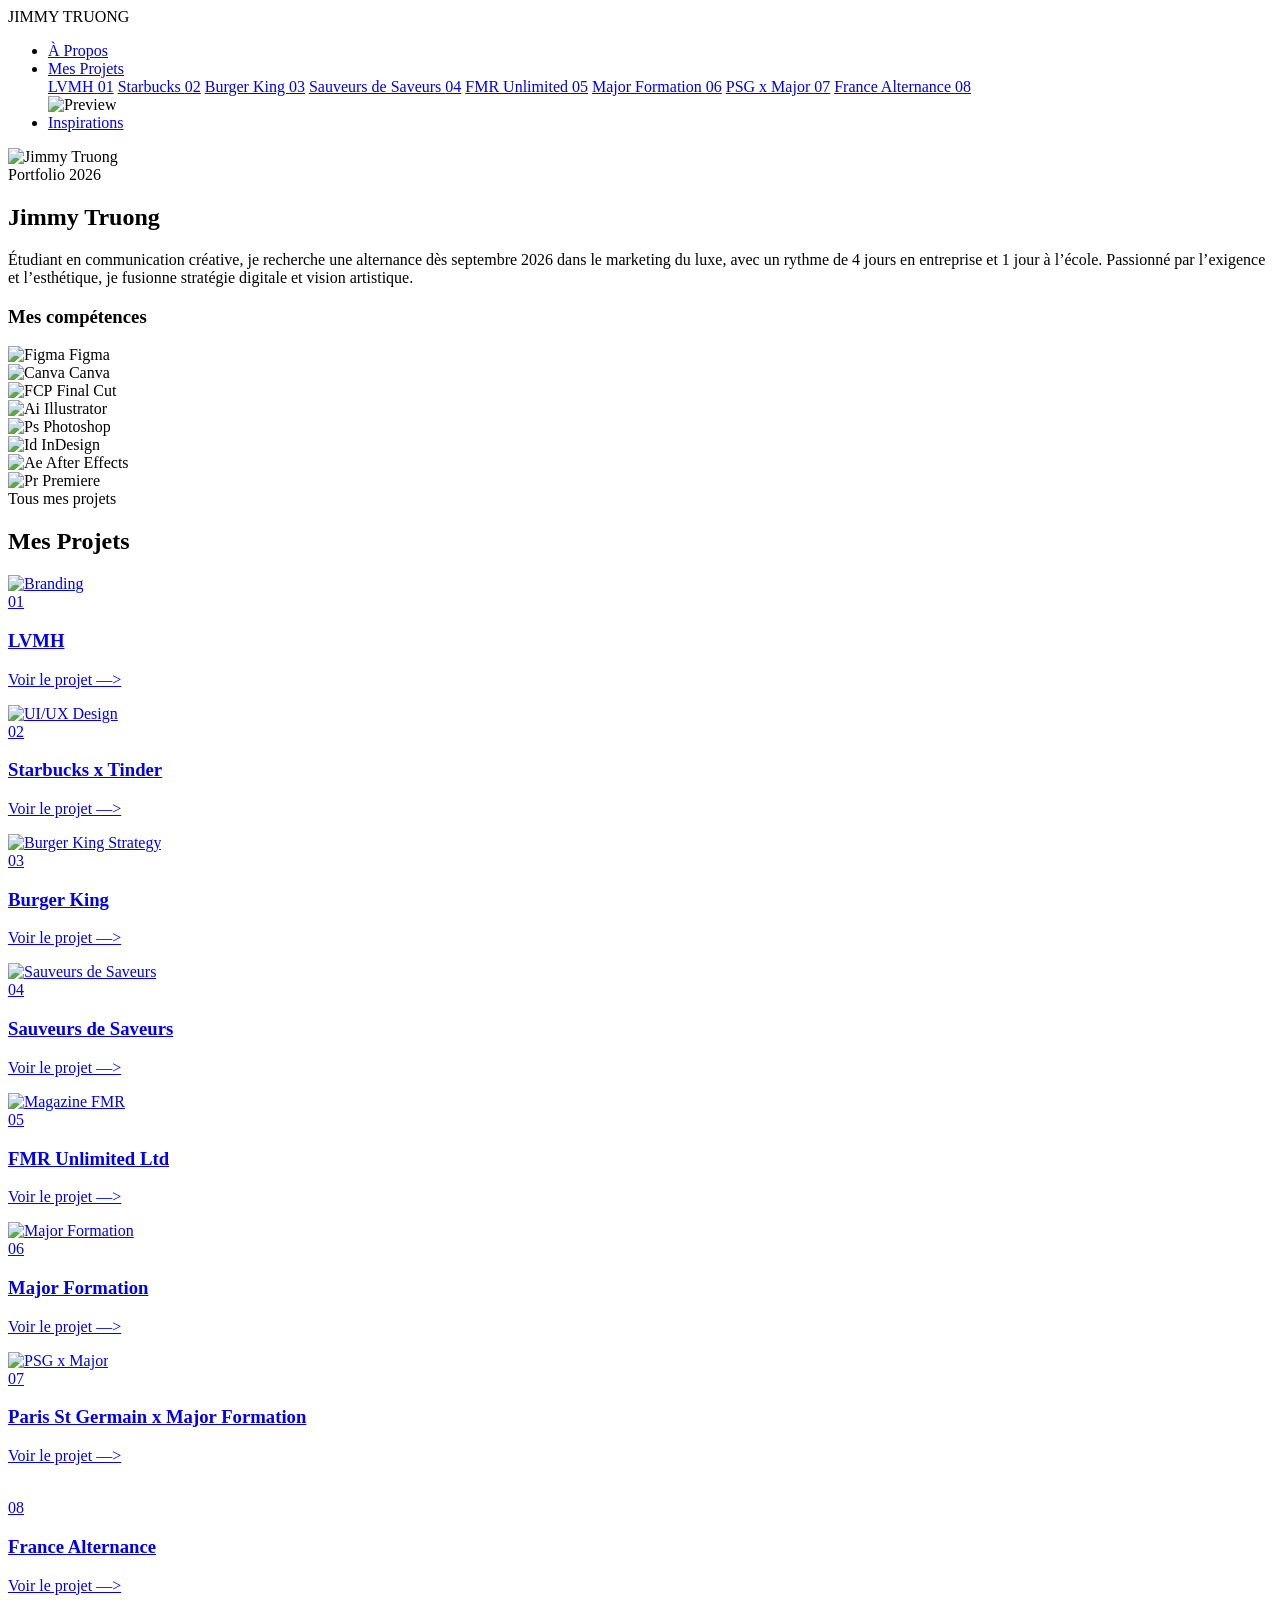
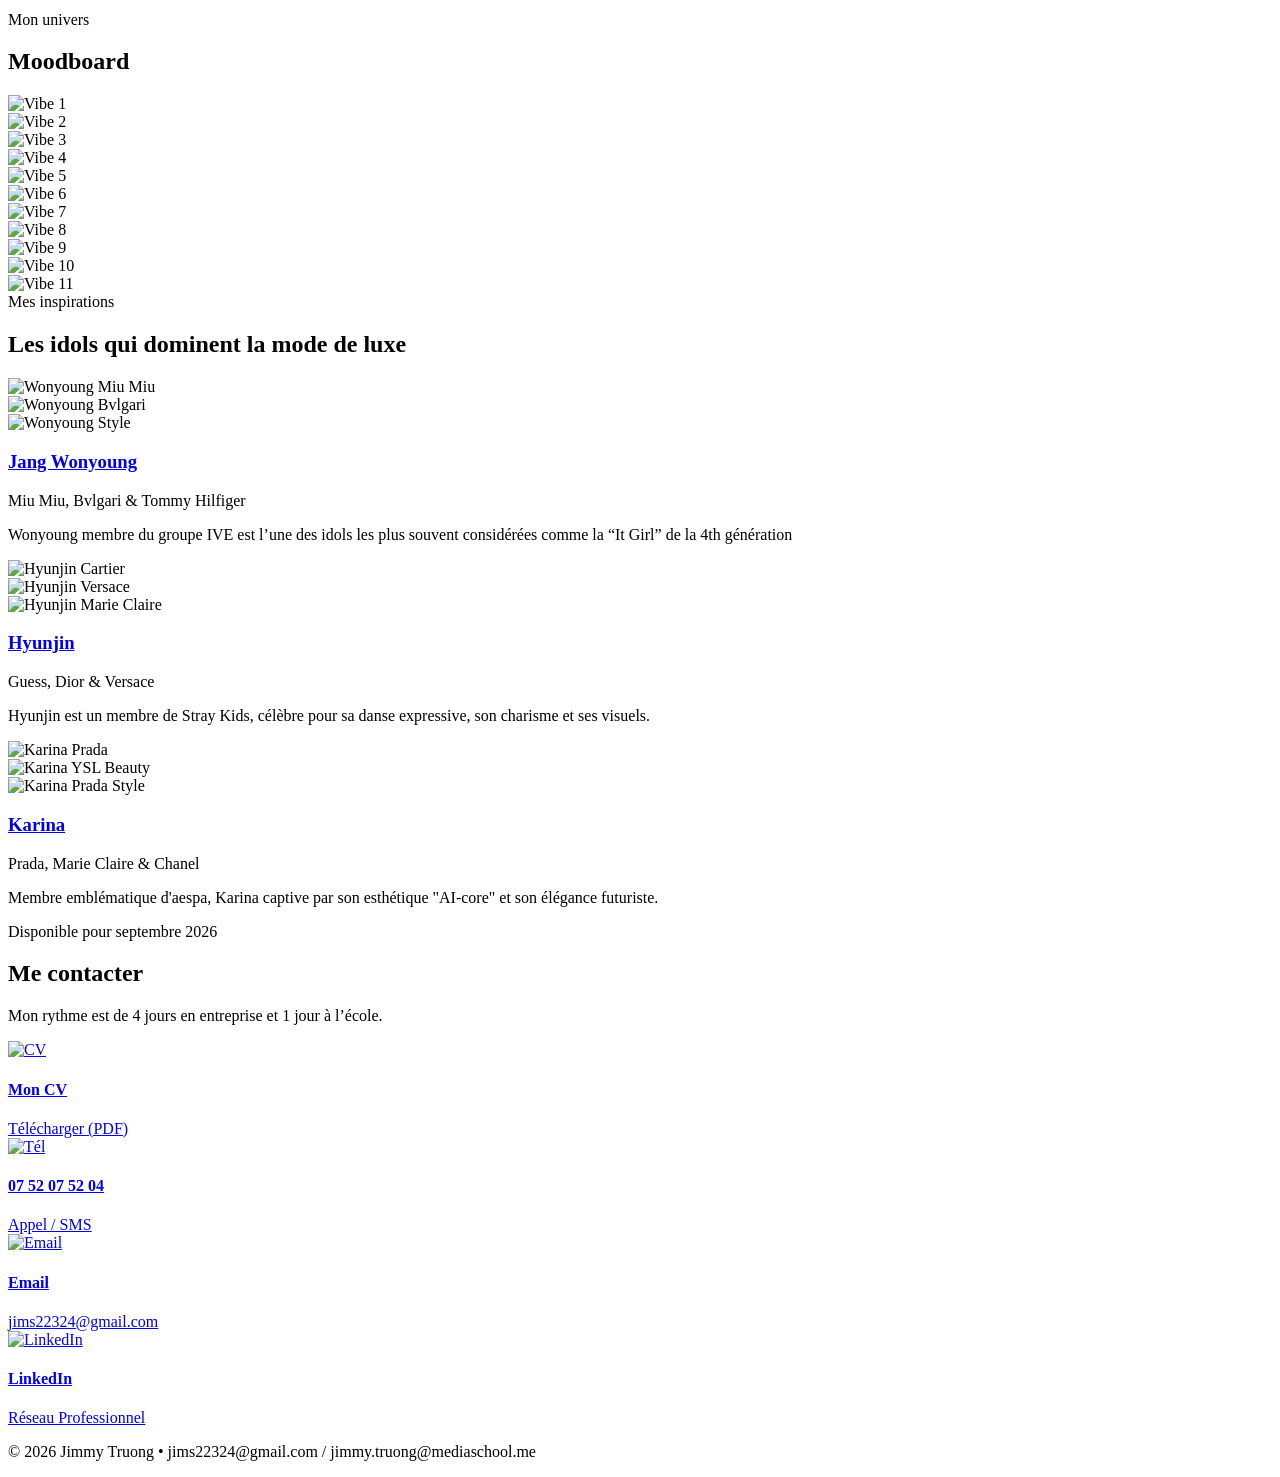
==== index.html @ c09da028 "Add files via upload" ====
<!DOCTYPE html>
<html lang="fr">
<head>
    <meta charset="UTF-8">
    <meta name="viewport" content="width=device-width, initial-scale=1.0">
    <title>Portfolio 2026 | Jimmy Truong</title>
    <link rel="stylesheet" href="style.css">
    <link href="https://fonts.googleapis.com/css2?family=Tenor+Sans&family=Inter:wght@200;400&display=swap" rel="stylesheet">
</head>
<body class="project-detail-page">

    <nav>
    <div class="logo">JIMMY TRUONG</div>
    <ul class="nav-links">
        <li><a href="#propos">À Propos</a></li>
        <li class="has-megamenu">
            <a href="#projets" class="menu-trigger">Mes Projets</a>
            <div class="megamenu">
                <div class="megamenu-content">
                    
                    <div class="mega-list">
                        <a href="projet-lvmh.html" class="mega-link" data-img="projet1.png">LVMH <span class="num">01</span></a>
                        <a href="projet-starbucks.html" class="mega-link" data-img="projet2.png">Starbucks <span class="num">02</span></a>
                        <a href="projet-burger-king.html" class="mega-link" data-img="projet3.png">Burger King <span class="num">03</span></a>
                        <a href="projet-sauveurs.html" class="mega-link" data-img="projet4.png">Sauveurs de Saveurs <span class="num">04</span></a>
                        <a href="projet-magazine.html" class="mega-link" data-img="projet5.png">FMR Unlimited <span class="num">05</span></a>
                        <a href="projet-major.html" class="mega-link" data-img="projet6.png">Major Formation <span class="num">06</span></a>
                        <a href="projet-psg-major.html" class="mega-link" data-img="projet7.png">PSG x Major <span class="num">07</span></a>
                        <a href="projet-france-alternance.html" class="mega-link" data-img="projet8.png">France Alternance <span class="num">08</span></a>
                    </div>

                    <div class="mega-preview">
                        <div class="preview-frame">
                            <img src="projet1.png" id="mega-preview-img" alt="Preview">
                        </div>
                    </div>

                </div>
            </div>
        </li>
        <li><a href="#inspirations">Inspirations</a></li>
    </ul>
</nav>

    <main>
        <section id="propos" class="hero">
            <div class="hero-content">
                <div class="hero-image">
                    <img src="jimmy-photo.png" alt="Jimmy Truong">
                </div>
                <div class="hero-text">
                    <span class="subtitle">Portfolio 2026</span>
                    <h1>Jimmy Truong</h1>
                    <p class="bio">Étudiant en communication créative, je recherche une alternance dès septembre 2026 dans le marketing du luxe, avec un rythme de 4 jours en entreprise et 1 jour à l’école. Passionné par l’exigence et l’esthétique, je fusionne stratégie digitale et vision artistique. </p>
                    
                    <div class="skills-box">
                        <h3>Mes compétences</h3>
                        <div class="software-grid">
                            <div class="software-item software-card">
                                <img src="figma-1.svg" alt="Figma">
                                <span>Figma</span>
                            </div>
                            <div class="software-item software-card">
                                <img src="canva.png" alt="Canva">
                                <span>Canva</span>
                            </div>
                            <div class="software-item software-card">
                                <img src="finalcutpro.png" alt="FCP">
                                <span>Final Cut</span>
                            </div>
                            <div class="software-item software-card">
                                <img src="illustrator.png" alt="Ai">
                                <span>Illustrator</span>
                            </div>
                            <div class="software-item software-card">
                                <img src="https://cdn.worldvectorlogo.com/logos/adobe-photoshop-2.svg" alt="Ps">
                                <span>Photoshop</span>
                            </div>
                            <div class="software-item software-card">
                                <img src="indesign.png" alt="Id">
                                <span>InDesign</span>
                            </div>
                            <div class="software-item software-card">
                                <img src="aftereffects.png" alt="Ae">
                                <span>After Effects</span>
                            </div>
                            <div class="software-item software-card">
                                <img src="premierepro.png" alt="Pr">
                                <span>Premiere</span>
                            </div>
                        </div>
                    </div>
                </div>
            </div>
        </section>

        <section id="projets" class="projects-section">
            <div class="projects-header">
                <span class="subtitle">Tous mes projets</span>
                <h2>Mes Projets</h2>
            </div>
            <div class="projects-grid">
                <a href="projet-lvmh.html" class="project-item">
                    <div class="project-img">
                        <img src="projet1.png" alt="Branding">
                        <div class="project-overlay"><div class="overlay-content"><span>01</span><h3>LVMH</h3><p>Voir le projet —></p></div></div>
                    </div>
                </a>
                <a href="projet-starbucks.html" class="project-item">
                    <div class="project-img">
                        <img src="projet2.png" alt="UI/UX Design">
                        <div class="project-overlay"><div class="overlay-content"><span>02</span><h3>Starbucks x Tinder</h3><p>Voir le projet —></p></div></div>
                    </div>
                </a>
                <a href="projet-burger-king.html" class="project-item">
                    <div class="project-img">
                        <img src="projet3.png" alt="Burger King Strategy">
                        <div class="project-overlay"><div class="overlay-content"><span>03</span><h3>Burger King</h3><p>Voir le projet —></p></div></div>
                    </div>
                </a>
                <a href="projet-sauveurs.html" class="project-item">
                    <div class="project-img">
                        <img src="projet4.png" alt="Sauveurs de Saveurs">
                        <div class="project-overlay"><div class="overlay-content"><span>04</span><h3>Sauveurs de Saveurs</h3><p>Voir le projet —></p></div></div>
                    </div>
                </a>
                <a href="projet-magazine.html" class="project-item">
                    <div class="project-img">
                        <img src="projet5.png" alt="Magazine FMR">
                        <div class="project-overlay"><div class="overlay-content"><span>05</span><h3>FMR Unlimited Ltd</h3><p>Voir le projet —></p></div></div>
                    </div>
                </a>
                <a href="projet-major.html" class="project-item">
                    <div class="project-img">
                        <img src="projet6.png" alt="Major Formation">
                        <div class="project-overlay"><div class="overlay-content"><span>06</span><h3>Major Formation</h3><p>Voir le projet —></p></div></div>
                    </div>
                </a>
                <a href="projet-psg-major.html" class="project-item">
                    <div class="project-img">
                        <img src="projet7.png" alt="PSG x Major">
                        <div class="project-overlay"><div class="overlay-content"><span>07</span><h3>Paris St Germain x Major Formation</h3><p>Voir le projet —&gt;</p></div></div>
                    </div>
                </a>
                <a href="projet-france-alternance.html" class="project-item">
                    <div class="project-img">
                        <img src="projet8.png" alt="">
                        <div class="project-overlay"><div class="overlay-content"><span>08</span><h3>France Alternance</h3><p>Voir le projet —></p></div></div>
                    </div>
                </a>
            </div>
        </section>

        <section class="moodboard">
    <div class="moodboard-header">
        <span class="subtitle">Mon univers</span>
        <h2>Moodboard</h2>
    </div>
    <div class="vertical-grid">
        <div class="mood-item vertical"><img src="mood1.jpg" alt="Vibe 1"></div>
        <div class="mood-item small"><img src="mood2.jpg" alt="Vibe 2"></div>
        <div class="mood-item small"><img src="mood3.jpg" alt="Vibe 3"></div>
        <div class="mood-item vertical"><img src="mood4.jpg" alt="Vibe 4"></div>
        <div class="mood-item vertical"><img src="mood5.jpg" alt="Vibe 5"></div>
        <div class="mood-item small"><img src="mood6.jpg" alt="Vibe 6"></div>
        <div class="mood-item small"><img src="mood7.jpg" alt="Vibe 7"></div>
        <div class="mood-item vertical"><img src="mood8.jpg" alt="Vibe 8"></div>
        <div class="mood-item vertical"><img src="mood9.jpg" alt="Vibe 9"></div>
        <div class="mood-item small"><img src="mood10.jpg" alt="Vibe 10"></div>
        <div class="mood-item small"><img src="mood11.jpg" alt="Vibe 11"></div>
    </div>
</section>

       <section id="inspirations" class="inspirations-section">
    <div class="inspi-header">
        <span class="subtitle">Mes inspirations</span>
        <h2>Les idols qui dominent la mode de luxe</h2>
    </div>
    <div class="moodboard-inspi">
        
        <div class="inspi-group">
            <div class="inspi-grid wonyoung-grid">
                <div class="inspi-item tall"><img src="wonyoung-1.jpg" alt="Wonyoung Miu Miu"></div>
                <div class="inspi-item square"><img src="wonyoung-2.jpg" alt="Wonyoung Bvlgari"></div>
                <div class="inspi-item square"><img src="wonyoung-3.jpg" alt="Wonyoung Style"></div>
            </div>
            <div class="inspi-text inspi-text-center">
                <a href="https://www.google.com/search?q=Jang+Wonyoung" target="_blank" class="inspi-link">
                    <h3>Jang Wonyoung</h3>
                </a>
                <span>Miu Miu, Bvlgari & Tommy Hilfiger</span>
                <p>Wonyoung membre du groupe IVE est l’une des idols les plus souvent considérées comme la “It Girl” de la 4th génération</p>
            </div>
        </div>

        <div class="inspi-group">
            <div class="inspi-grid hyunjin-grid">
                <div class="inspi-item square"><img src="hyunjin-2.jpg" alt="Hyunjin Cartier"></div>
                <div class="inspi-item tall"><img src="hyunjin-1.jpg" alt="Hyunjin Versace"></div>
                <div class="inspi-item square"><img src="hyunjin-3.jpg" alt="Hyunjin Marie Claire"></div>
            </div>
            <div class="inspi-text inspi-text-center">
                <a href="https://www.google.com/search?q=Hyunjin+Stray+Kids" target="_blank" class="inspi-link">
                    <h3>Hyunjin</h3>
                </a>
                <span>Guess, Dior & Versace</span>
                <p>Hyunjin est un membre de Stray Kids, célèbre pour sa danse expressive, son charisme et ses visuels.</p>
            </div>
        </div>

        <div class="inspi-group">
            <div class="inspi-grid karina-grid">
                <div class="inspi-item tall"><img src="karina-1.png" alt="Karina Prada"></div>
                <div class="inspi-item square"><img src="karina-2.jpg" alt="Karina YSL Beauty"></div>
                <div class="inspi-item square"><img src="karina-3.jpg" alt="Karina Prada Style"></div>
            </div>
            <div class="inspi-text inspi-text-center">
                <a href="https://www.google.com/search?q=Karina+aespa" target="_blank" class="inspi-link">
                    <h3>Karina</h3>
                </a>
                <span>Prada, Marie Claire & Chanel <br></span>
                <p>Membre emblématique d'aespa, Karina captive par son esthétique "AI-core" et son élégance futuriste.</p>
            </div>
        </div>

    </div>
</section>

<script>
document.addEventListener("DOMContentLoaded", function() {
    const megaLinks = document.querySelectorAll(".mega-link");
    const previewImg = document.getElementById("mega-preview-img");

    megaLinks.forEach(link => {
        link.addEventListener("mouseenter", function() {
            const newImg = this.getAttribute("data-img");
            
            if (newImg) {
                // Animation de sortie
                previewImg.style.opacity = "0";
                previewImg.style.transform = "scale(1.05)";
                
                setTimeout(() => {
                    previewImg.src = newImg;
                    // Animation d'entrée
                    previewImg.style.opacity = "1";
                    previewImg.style.transform = "scale(1)";
                }, 180);
            }
        });
    });
});
</script>

<script>
        document.addEventListener("DOMContentLoaded", function() {
            const megaLinks = document.querySelectorAll(".mega-link");
            const previewImg = document.getElementById("mega-preview-img");

            megaLinks.forEach(link => {
                link.addEventListener("mouseenter", function() {
                    const newImg = this.getAttribute("data-img");
                    
                    if (newImg) {
                        // Petit effet de transition pour le côté premium
                        previewImg.style.opacity = "0";
                        previewImg.style.transform = "scale(0.98)"; // Optionnel : léger recul
                        
                        setTimeout(() => {
                            previewImg.src = newImg;
                            previewImg.style.opacity = "1";
                            previewImg.style.transform = "scale(1)";
                        }, 200);
                    }
                });
            });
        });
    </script>
</body>
</html>
        <footer>
    <div class="footer-main">
        <div class="footer-left">
            <span class="subtitle" style="color: var(--gray);">Disponible pour septembre 2026</span>
            <h2>Me contacter</h2>
            <p class="footer-desc">
                Mon rythme est de 4 jours en entreprise et 1 jour à l’école.
            </p>
        </div>

        <div class="footer-right">
            <div class="contact-cards">
                <a href="ton-cv.pdf" download="CV_Jimmy_Truong.pdf" target="_blank" class="contact-card cv-card">
                    <div class="card-frame"><img src="cv-icon.png" alt="CV"></div>
                    <div class="card-info">
                        <h4>Mon CV</h4>
                        <span>Télécharger (PDF)</span>
                    </div>
                </a>

                <a href="tel:+33752075204" class="contact-card phone-card">
                    <div class="card-frame"><img src="phone-icon.png" alt="Tél"></div>
                    <div class="card-info">
                        <h4>07 52 07 52 04</h4>
                        <span>Appel / SMS</span>
                    </div>
                </a>

                <a href="mailto:jims22324@gmail.com" class="contact-card email-card">
                    <div class="card-frame"><img src="email-icon.png" alt="Email"></div>
                    <div class="card-info">
                        <h4>Email</h4>
                        <span>jims22324@gmail.com</span>
                    </div>
                </a>

                <a href="https://www.linkedin.com/in/jimmy-truong-983167297/" target="_blank" class="contact-card linkedin-card">
                    <div class="card-frame"><img src="linkedin.png" alt="LinkedIn"></div>
                    <div class="card-info">
                        <h4>LinkedIn</h4>
                        <span>Réseau Professionnel</span>
                    </div>
                </a>
            </div>
        </div>
    </div>
    <div class="footer-bottom">
        <p>© 2026 Jimmy Truong • jims22324@gmail.com / jimmy.truong@mediaschool.me</p>
    </div>
</footer>
    </main>

    <script>
        const megaLinks = document.querySelectorAll('.mega-link');
        const previewImg = document.getElementById('mega-preview-img');
        megaLinks.forEach(link => {
            link.addEventListener('mouseenter', () => {
                const newImg = link.getAttribute('data-img');
                previewImg.style.opacity = '0';
                setTimeout(() => {
                    previewImg.src = newImg;
                    previewImg.style.opacity = '1';
                }, 150);
            });
        });
    </script>
</body>
</html>
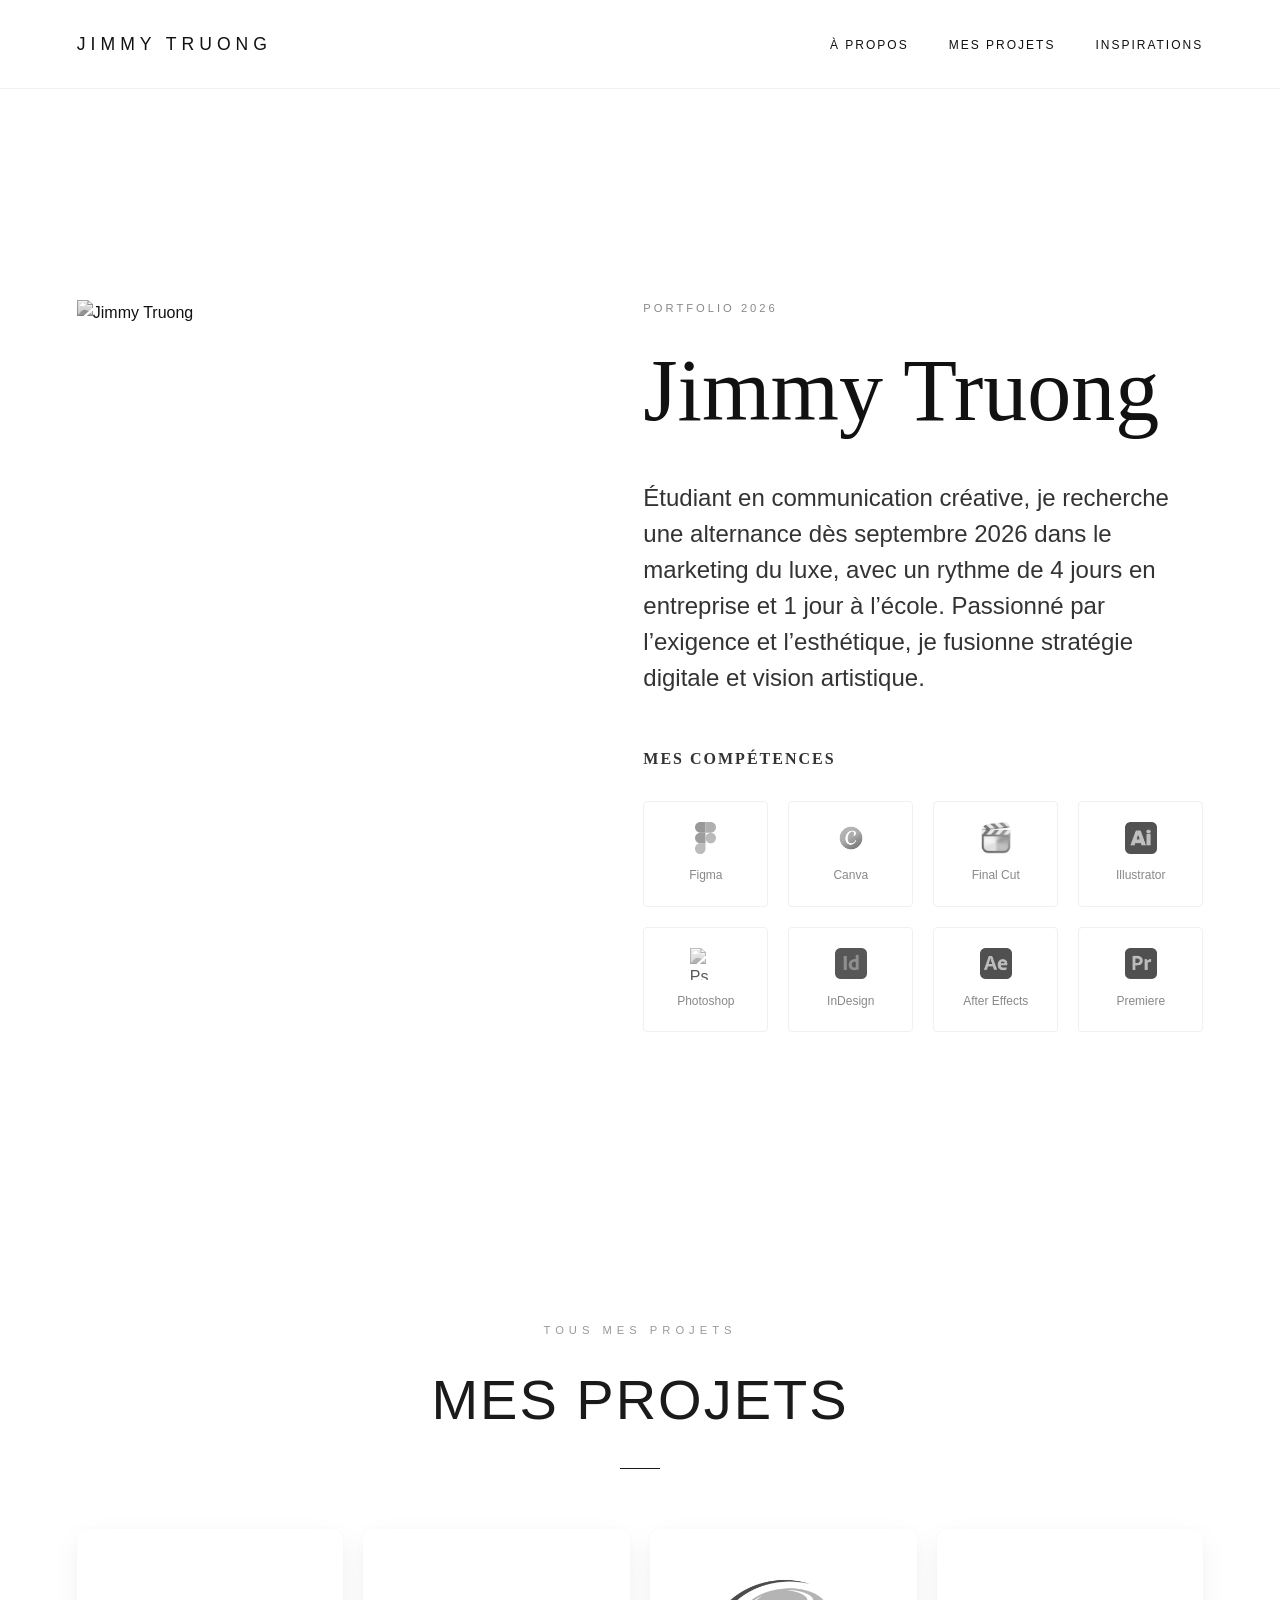
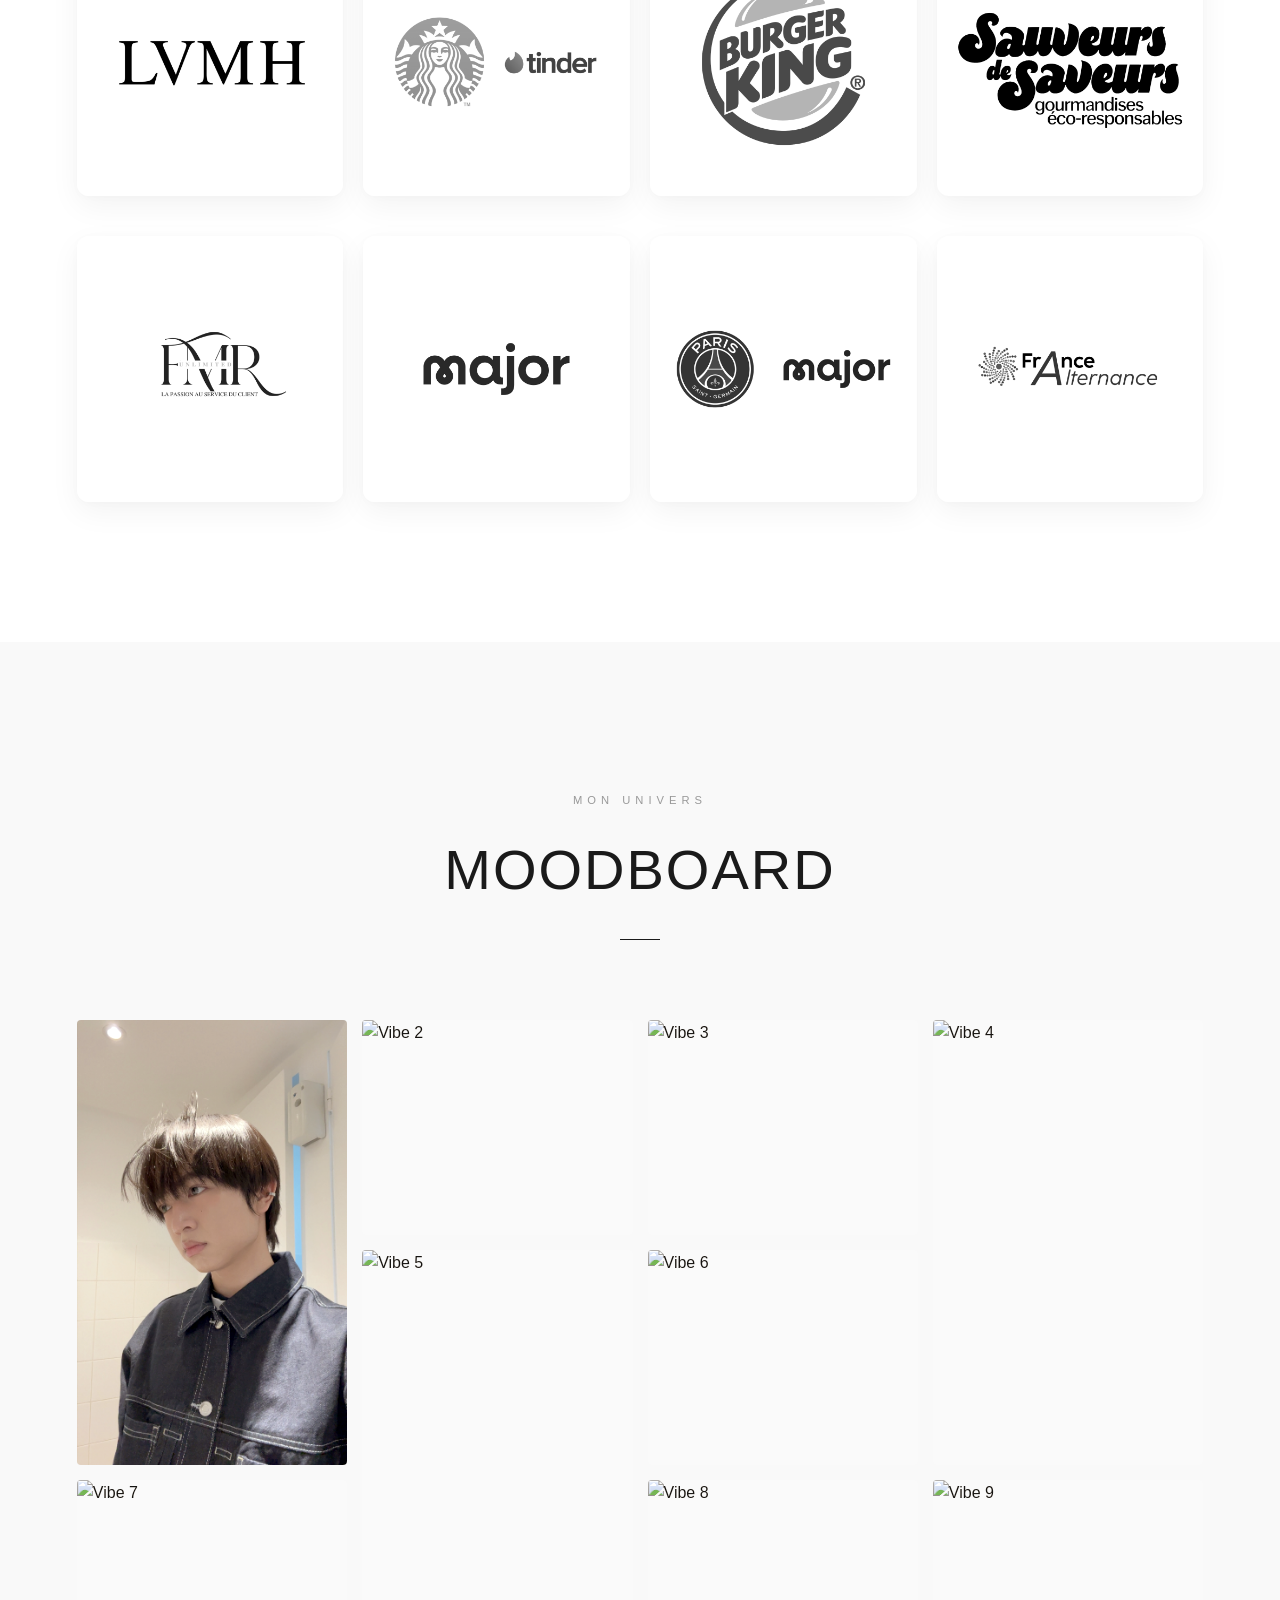
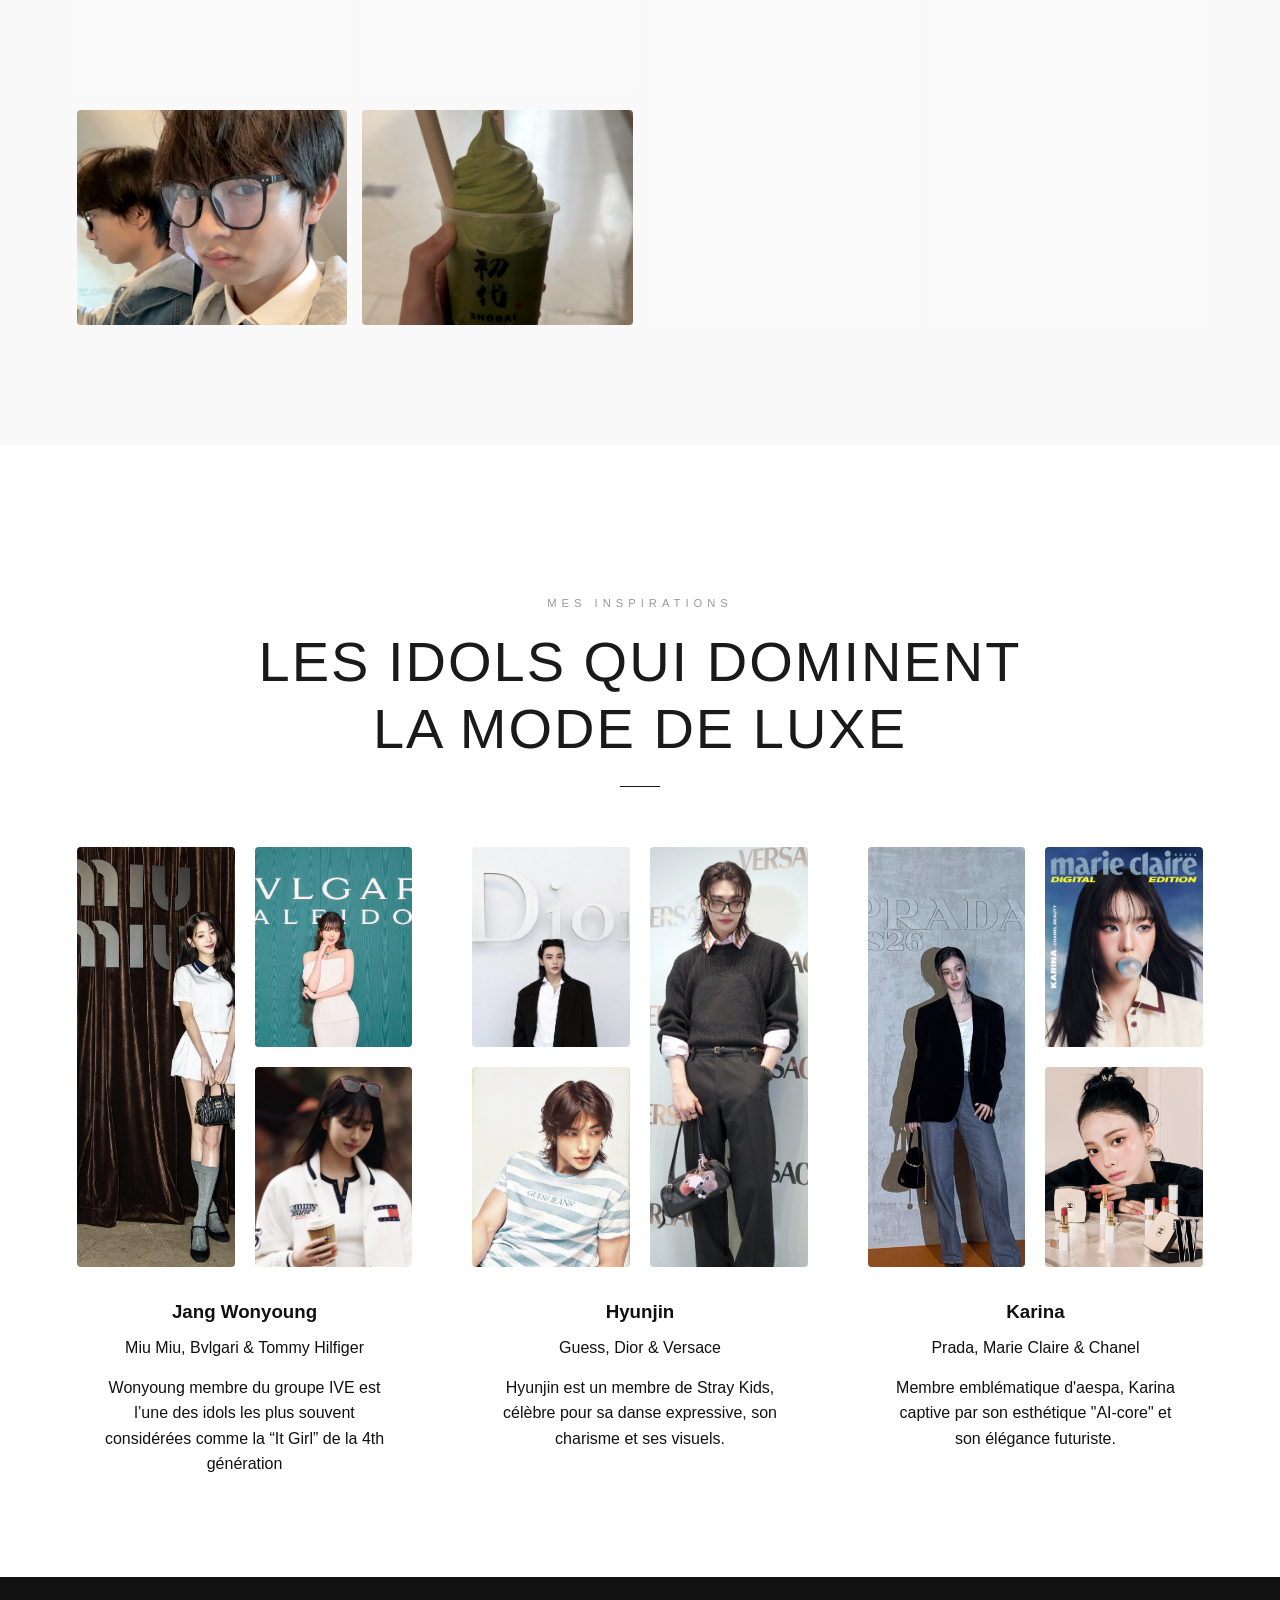
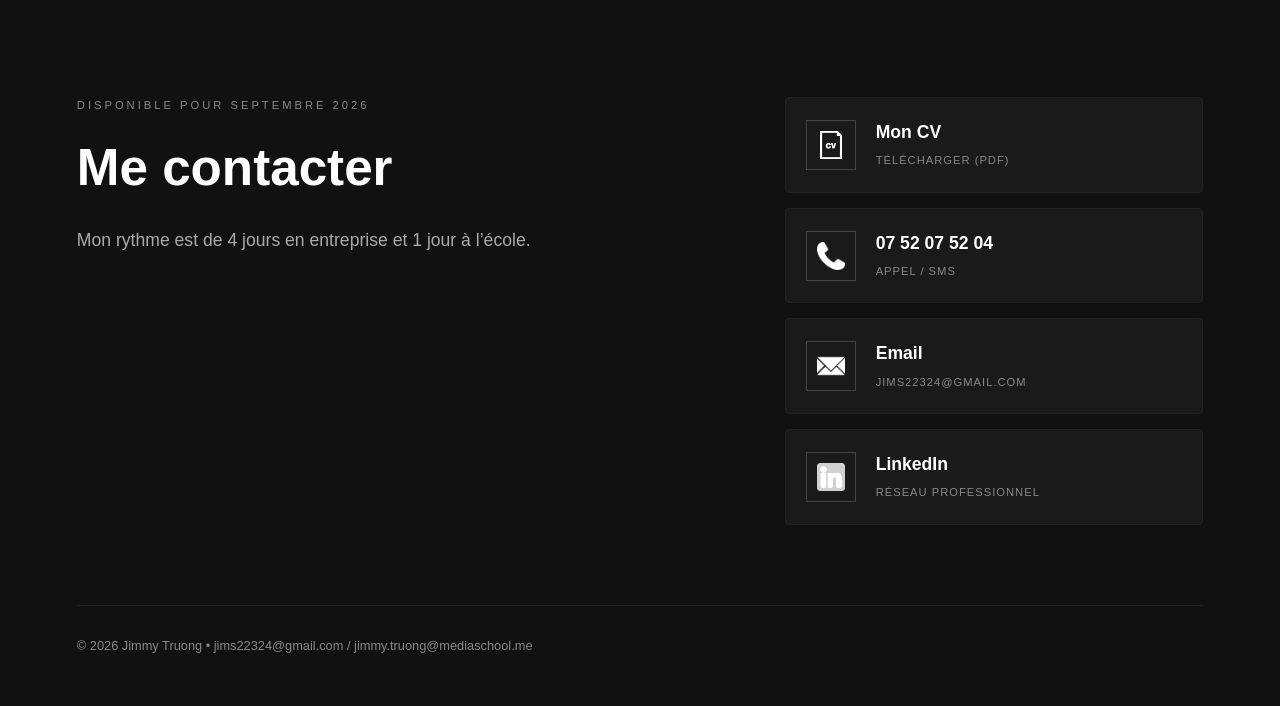
==== commit 3524a77f: "Update index.html" ====
--- a/index.html
+++ b/index.html
@@ -9,15 +9,21 @@
 </head>
 <body class="project-detail-page">
 
-    <nav>
+   <nav>
     <div class="logo">JIMMY TRUONG</div>
+    
+    <div class="menu-toggle" id="mobile-menu">
+        <span class="bar"></span>
+        <span class="bar"></span>
+        <span class="bar"></span>
+    </div>
+
     <ul class="nav-links">
         <li><a href="#propos">À Propos</a></li>
         <li class="has-megamenu">
             <a href="#projets" class="menu-trigger">Mes Projets</a>
             <div class="megamenu">
                 <div class="megamenu-content">
-                    
                     <div class="mega-list">
                         <a href="projet-lvmh.html" class="mega-link" data-img="projet1.png">LVMH <span class="num">01</span></a>
                         <a href="projet-starbucks.html" class="mega-link" data-img="projet2.png">Starbucks <span class="num">02</span></a>
@@ -34,7 +40,6 @@
                             <img src="projet1.png" id="mega-preview-img" alt="Preview">
                         </div>
                     </div>
-
                 </div>
             </div>
         </li>
@@ -276,6 +281,47 @@
             });
         });
     </script>
+
+    <script>
+        // 1. GESTION DU MENU BURGER (MOBILE)
+        const menuToggle = document.getElementById('mobile-menu');
+        const navLinks = document.querySelector('.nav-links');
+
+        if (menuToggle) {
+            menuToggle.addEventListener('click', () => {
+                menuToggle.classList.toggle('active');
+                navLinks.classList.toggle('active');
+            });
+        }
+
+        // Fermer le menu mobile quand on clique sur un lien
+        document.querySelectorAll('.nav-links a').forEach(link => {
+            link.addEventListener('click', () => {
+                menuToggle.classList.remove('active');
+                navLinks.classList.remove('active');
+            });
+        });
+
+        // 2. GESTION DE LA PREVIEW IMAGE (DESKTOP)
+        const megaLinks = document.querySelectorAll(".mega-link");
+        const previewImg = document.getElementById("mega-preview-img");
+
+        megaLinks.forEach(link => {
+            link.addEventListener("mouseenter", function() {
+                const newImg = this.getAttribute("data-img");
+                if (newImg && previewImg) {
+                    previewImg.style.opacity = "0";
+                    setTimeout(() => {
+                        previewImg.src = newImg;
+                        previewImg.style.opacity = "1";
+                    }, 150);
+                }
+            });
+        });
+    </script>
+</body>
+</html>
+
 </body>
 </html>
         <footer>
@@ -345,4 +391,4 @@
         });
     </script>
 </body>
-</html>+</html>
--- a/style.css
+++ b/style.css
@@ -0,0 +1,1893 @@
+/* ==========================================================================
+   1. VARIABLES & RESET
+   ========================================================================== */
+:root {
+    --black: #111111;
+    --white: #ffffff;
+    --cream: #f9f9f9;
+    --gray: #888888;
+    --light-gray: #f0f0f0;
+    --transition: all 0.8s cubic-bezier(0.19, 1, 0.22, 1);
+}
+
+* { margin: 0; padding: 0; box-sizing: border-box; }
+
+html { scroll-behavior: smooth; }
+
+body {
+    background-color: var(--white);
+    color: var(--black);
+    font-family: 'Inter', sans-serif;
+    line-height: 1.6;
+    overflow-x: hidden;
+}
+
+/* ==========================================================================
+   2. NAVIGATION & MÉGAMENU
+   ========================================================================== */
+nav {
+    display: flex;
+    justify-content: space-between;
+    align-items: center;
+    padding: 30px 6%;
+    position: fixed;
+    width: 100%;
+    top: 0;
+    z-index: 1000;
+    background: rgba(255, 255, 255, 0.9);
+    backdrop-filter: blur(15px);
+    border-bottom: 1px solid var(--light-gray);
+}
+
+.logo {
+    font-family: 'Tenor Sans', sans-serif;
+    letter-spacing: 5px;
+    font-size: 1.1rem;
+    font-weight: 400;
+}
+
+.nav-links { display: flex; list-style: none; gap: 40px; }
+
+.nav-links a {
+    text-decoration: none;
+    color: var(--black);
+    font-size: 0.75rem;
+    text-transform: uppercase;
+    letter-spacing: 2px;
+    transition: var(--transition);
+}
+
+.nav-links a:hover { color: var(--gray); }
+
+.has-megamenu { position: static; }
+
+.megamenu {
+    position: absolute;
+    top: 100%; left: 0; width: 100%;
+    background: var(--white);
+    padding: 60px 6%;
+    visibility: hidden;
+    opacity: 0;
+    transform: translateY(-10px);
+    transition: var(--transition);
+    box-shadow: 0 15px 40px rgba(0,0,0,0.05);
+}
+
+.has-megamenu:hover .megamenu {
+    visibility: visible;
+    opacity: 1;
+    transform: translateY(0);
+}
+
+.megamenu-content { display: grid; grid-template-columns: 1fr 1fr; gap: 60px; }
+
+.mega-link {
+    text-decoration: none;
+    color: var(--black);
+    font-size: 1rem;
+    display: flex;
+    align-items: center;
+    padding: 8px 0;
+    position: relative;
+    transition: var(--transition);
+}
+
+.mega-link span { font-size: 0.6rem; color: var(--gray); margin-right: 15px; }
+
+.mega-link::after {
+    content: '';
+    position: absolute;
+    bottom: 0; left: 35px; width: 0; height: 1px;
+    background-color: var(--black);
+    transition: width 0.4s ease;
+}
+
+.mega-link:hover { transform: translateX(10px); }
+.mega-link:hover::after { width: 100px; }
+
+.megamenu-visual { width: 100%; height: 380px; overflow: hidden; background: var(--light-gray); }
+.megamenu-visual img { width: 100%; height: 100%; object-fit: cover; transition: opacity 0.5s ease; }
+
+/* ==========================================================================
+   3. HERO SECTION & SKILLS
+   ========================================================================== */
+.hero { padding: 180px 6% 120px; }
+
+.hero-content {
+    display: grid;
+    grid-template-columns: 1fr 1.2fr;
+    gap: 100px;
+    align-items: flex-start;
+}
+
+.hero-image { overflow: hidden; }
+.hero-image img {
+    width: 100%;
+    aspect-ratio: 3/4;
+    object-fit: cover;
+    filter: grayscale(100%);
+    transition: transform 1.2s cubic-bezier(0.19, 1, 0.22, 1), filter 0.8s ease;
+}
+
+.hero-image:hover img { filter: grayscale(0%); transform: scale(1.05); }
+
+.subtitle {
+    text-transform: uppercase;
+    font-size: 0.7rem;
+    letter-spacing: 3px;
+    color: var(--gray);
+    display: block;
+    margin-bottom: 25px;
+}
+
+h1 {
+    font-family: 'Tenor Sans', serif;
+    font-size: clamp(3rem, 8vw, 5.5rem);
+    font-weight: 400;
+    line-height: 1.1;
+    margin-bottom: 40px;
+}
+
+.bio { font-size: 1.5rem; font-weight: 200; line-height: 1.5; margin-bottom: 50px; color: #333; }
+
+/* Skills Section */
+.skills-box { margin-top: 50px; max-width: 600px; }
+.skills-box h3 {
+    font-family: 'Tenor Sans', serif;
+    font-size: 1rem;
+    text-transform: uppercase;
+    letter-spacing: 2px;
+    margin-bottom: 30px;
+    color: #333;
+}
+
+.software-grid {
+    display: grid;
+    grid-template-columns: repeat(4, 1fr);
+    gap: 20px;
+}
+
+.software-card {
+    display: flex;
+    flex-direction: column;
+    align-items: center;
+    justify-content: center;
+    padding: 20px 10px;
+    border: 1px solid var(--light-gray);
+    border-radius: 4px;
+    transition: all 0.3s ease;
+}
+
+.software-card img {
+    width: 32px; height: 32px;
+    object-fit: contain;
+    margin-bottom: 12px;
+    filter: grayscale(100%);
+    opacity: 0.7;
+    transition: all 0.3s ease;
+}
+
+.software-card span { font-size: 0.75rem; color: var(--gray); }
+
+.software-card:hover {
+    border-color: var(--black);
+    transform: translateY(-5px);
+    background: var(--white);
+    box-shadow: 0 10px 20px rgba(0,0,0,0.05);
+}
+
+.software-card:hover img { filter: grayscale(0%); opacity: 1; transform: scale(1.1); }
+.software-card:hover span { color: var(--black); }
+
+/* ==========================================================================
+   4. PROJECTS GRID (ACCUEIL)
+   ========================================================================== */
+.projects-section { padding: 120px 6%; }
+
+.projects-grid {
+    display: grid;
+    grid-template-columns: repeat(4, 1fr);
+    gap: 20px;
+}
+
+.project-item { text-decoration: none; position: relative; overflow: hidden; background-color: var(--black); }
+.project-img { aspect-ratio: 1/1; overflow: hidden; }
+.project-img img {
+    width: 100%; height: 100%; object-fit: cover;
+    transition: transform 1.2s cubic-bezier(0.19, 1, 0.22, 1), opacity 0.8s ease;
+}
+
+.project-overlay {
+    position: absolute;
+    top: 0; left: 0; width: 100%; height: 100%;
+    display: flex; align-items: center; justify-content: center;
+    opacity: 0; transition: var(--transition); color: white; z-index: 2;
+}
+
+.overlay-content h3 {
+    font-family: 'Tenor Sans', serif; font-size: 1.5rem;
+    transform: translateY(20px); transition: transform 0.6s cubic-bezier(0.19, 1, 0.22, 1);
+}
+
+.project-item:hover .project-img img { transform: scale(1.1); opacity: 0.4; }
+.project-item:hover .project-overlay { opacity: 1; }
+.project-item:hover .overlay-content h3 { transform: translateY(0); }
+
+/* ==========================================================================
+   5. PROJECT DETAILS (PSG, LVMH...)
+   ========================================================================== */
+.project-detail-page { background-color: var(--white); }
+
+.close-project {
+    position: fixed; top: 30px; right: 6%; z-index: 2000;
+    display: flex; align-items: center; gap: 12px;
+    text-decoration: none; color: var(--black); font-size: 0.7rem;
+    text-transform: uppercase; letter-spacing: 2px; transition: var(--transition);
+}
+
+.close-icon { font-size: 1.2rem; transition: transform 0.5s ease; }
+.close-project:hover { color: var(--gray); }
+.close-project:hover .close-icon { transform: rotate(90deg); }
+
+.project-hero-minimal { padding-top: 100px; margin-bottom: 60px; }
+.hero-title-box { padding: 60px 6%; }
+
+.split-section { display: flex; align-items: center; padding: 100px 6%; gap: 10%; }
+.split-section.reversed { flex-direction: row-reverse; }
+.visual-content { flex: 1.2; overflow: hidden; }
+.visual-content img { width: 100%; height: auto; display: block; }
+
+.screens-section { padding: 100px 6%; max-width: 1200px; margin: 0 auto; }
+.screen-item { margin-bottom: 80px; text-align: center; }
+.screen-item img { width: 100%; box-shadow: 0 20px 50px rgba(0,0,0,0.05); }
+
+.project-footer {
+    display: flex; justify-content: space-around; padding: 80px 6%;
+    background-color: var(--cream); border-top: 1px solid var(--light-gray);
+    margin-top: 60px; text-align: center;
+}
+
+.footer-info h3 { font-family: 'Tenor Sans', serif; font-size: 0.75rem; color: var(--gray); letter-spacing: 3px; margin-bottom: 15px; }
+.footer-info p { font-size: 1.1rem; font-weight: 200; }
+
+/* --- STYLE DES CARTES PROJETS --- */
+
+.project-item {
+    text-decoration: none;
+    display: block;
+    border-radius: 12px; /* Un léger arrondi pour plus de modernité */
+    overflow: hidden;
+    transition: all 0.4s cubic-bezier(0.165, 0.84, 0.44, 1);
+    
+    /* L'ombre portée initiale (très subtile) */
+    box-shadow: 0 10px 30px rgba(0, 0, 0, 0.05), 
+                0 1px 8px rgba(0, 0, 0, 0.02);
+    
+    background: #fff; /* Fond blanc pour que l'ombre ressorte bien */
+    margin-bottom: 20px;
+}
+
+/* L'image à l'intérieur de la carte */
+.project-img {
+    position: relative;
+    width: 100%;
+    line-height: 0; /* Évite les espaces vides sous l'image */
+}
+
+/* --- EFFET AU SURVOL (HOVER) --- */
+
+.project-item:hover {
+    /* L'ombre devient plus profonde et diffuse au survol */
+    box-shadow: 0 20px 40px rgba(0, 0, 0, 0.12), 
+                0 4px 12px rgba(0, 0, 0, 0.04);
+    
+    /* Léger effet de soulèvement */
+    transform: translateY(-8px);
+}
+
+/* On s'assure que l'image reste nette */
+.project-img img {
+    width: 100%;
+    height: auto;
+    transition: transform 0.6s ease;
+}
+
+/* --- SÉCURITÉ LISIBILITÉ : TEXTE NOIR AU SURVOL --- */
+
+/* On cible le titre et le texte à l'intérieur de l'overlay lors du survol de l'item */
+.project-item:hover .overlay-content h3,
+.project-item:hover .overlay-content p,
+.project-item:hover .overlay-content span {
+    color: #000000 !important; /* Force le noir */
+    opacity: 1; /* Assure une visibilité maximale */
+}
+
+/* Si tu as un fond d'overlay qui apparaît au survol, 
+   assure-toi qu'il soit assez clair pour que le texte noir ressorte */
+.project-overlay {
+    background: rgba(255, 255, 255, 0.85); /* Fond blanc semi-transparent au survol */
+    transition: background 0.4s ease;
+}
+/* --- ESPACEMENT DANS L'OVERLAY --- */
+
+.overlay-content {
+    display: flex;
+    flex-direction: column; /* Aligne les éléments verticalement */
+    justify-content: center;
+    align-items: center;
+    gap: 20px; /* Crée un espace automatique de 20px entre chaque élément (span, h3, p) */
+    padding: 20px;
+}
+
+.overlay-content h3 {
+    margin: 0; /* Enlève les marges par défaut qui pourraient fausser le gap */
+    font-size: 1.5rem;
+    line-height: 1.2;
+}
+
+.overlay-content p {
+    margin: 0;
+    text-transform: uppercase;
+    letter-spacing: 1px;
+    font-size: 0.8rem;
+    font-weight: 400;
+    /* On ajoute une petite bordure ou un style différent pour bien le séparer visuellement */
+    padding-top: 10px; 
+    border-top: 1px solid rgba(0,0,0,0.1); /* Ligne très fine pour séparer proprement */
+}
+
+/* On s'assure que le texte reste noir comme demandé */
+.overlay-content h3, 
+.overlay-content p, 
+.overlay-content span {
+    color: #000 !important;
+}
+
+/* --- FILTRE NOIR ET BLANC SUR LES PROJETS --- */
+
+/* 1. On applique le noir et blanc par défaut */
+.project-img img {
+    filter: grayscale(100%); /* Rend l'image totalement noire et blanche */
+    transition: filter 0.6s ease, transform 0.6s ease; /* Transition douce pour le retour de la couleur */
+}
+
+/* 2. On retire le filtre quand on survole la carte (project-item) */
+.project-item:hover .project-img img {
+    filter: grayscale(0%); /* L'image retrouve ses couleurs d'origine */
+    transform: scale(1.05); /* Petit zoom en bonus pour le dynamisme */
+}
+
+/* 3. On s'assure que l'overlay (texte noir) ressorte bien sur l'image en couleur */
+.project-overlay {
+    background: rgba(255, 255, 255, 0.85); /* Fond blanc translucide pour la lisibilité */
+    opacity: 0;
+    transition: opacity 0.4s ease;
+}
+
+.project-item:hover .project-overlay {
+    opacity: 1;
+}
+
+/* ==========================================================================
+   6. MOODBOARD (GALERIE VERTICALE)
+   ========================================================================== */
+.moodboard { padding: 100px 6%; background: var(--cream); }
+
+.vertical-grid {
+    display: grid;
+    grid-template-columns: repeat(4, 1fr);
+    grid-auto-rows: 100px;
+    gap: 15px;
+    padding: 20px 0;
+}
+
+.vertical-grid .mood-item {
+    overflow: hidden;
+    border-radius: 4px;
+    background: #f9f9f9;
+    transition: transform 0.4s ease;
+}
+
+.vertical-grid .mood-item img {
+    width: 100%; height: 100%;
+    object-fit: cover;
+    transition: transform 0.6s ease;
+}
+
+.vertical-grid .mood-item.vertical { grid-row: span 4; }
+.vertical-grid .mood-item.small { grid-row: span 2; }
+
+.vertical-grid .mood-item:hover { transform: translateY(-5px); }
+.vertical-grid .mood-item:hover img { transform: scale(1.08); }
+
+/* --- EFFET FILTRE MOODBOARD (CORRIGÉ EN BEIGE) --- */
+
+.mood-item {
+    position: relative;
+    overflow: hidden;
+    background-color: #f5f5dc; /* Fond beige (Beige/Nude) */
+}
+
+/* Le filtre Beige/Nude */
+.mood-item::after {
+    content: "";
+    position: absolute;
+    top: 0;
+    left: 0;
+    width: 100%;
+    height: 100%;
+    /* Couleur Beige Sable avec une opacité douce */
+    background-color: rgba(225, 207, 185, 0.45); 
+    /* Soft-light donne cet aspect "voile de soie" beaucoup plus chic que le jaune */
+    mix-blend-mode: soft-light; 
+    transition: all 0.6s cubic-bezier(0.19, 1, 0.22, 1);
+    z-index: 1;
+    pointer-events: none;
+}
+
+.mood-item img {
+    display: block;
+    width: 100%;
+    height: 100%;
+    object-fit: cover;
+    transition: transform 0.8s ease, filter 0.6s ease;
+    /* On remplace le sépia jaune par un léger désaturage pour le look luxe */
+    filter: saturate(0.8) contrast(1.05); 
+}
+
+/* --- EFFET AU SURVOL (HOVER) --- */
+
+/* On retire le filtre beige */
+.mood-item:hover::after {
+    background-color: rgba(225, 207, 185, 0);
+    opacity: 0;
+}
+
+/* L'image retrouve son éclat naturel */
+.mood-item:hover img {
+    transform: scale(1.05);
+    filter: saturate(1) contrast(1);
+}
+
+/* --- EFFET AU SURVOLE (HOVER) --- */
+
+/* On fait disparaître le filtre */
+.mood-item:hover::after {
+    background-color: rgba(255, 170, 0, 0);
+    opacity: 0;
+}
+
+/* L'image reprend ses vraies couleurs et zoom doucement */
+.mood-item:hover img {
+    transform: scale(1.05);
+    filter: sepia(0) contrast(1);
+}
+
+/* ==========================================================================
+   7. INSPIRATIONS & MUSES
+   ========================================================================== */
+.inspirations-section { padding: 100px 6%; }
+.inspi-header { margin-bottom: 80px; text-align: center; }
+
+.moodboard-inspi { display: flex; gap: 60px; justify-content: center; flex-wrap: wrap; }
+.inspi-group { flex: 1; max-width: 650px; }
+
+.inspi-grid {
+    display: grid; grid-template-columns: repeat(2, 1fr);
+    grid-auto-rows: 200px; gap: 20px; margin-bottom: 30px;
+}
+
+.inspi-item { overflow: hidden; background: var(--light-gray); border-radius: 4px; }
+.inspi-item img { width: 100%; height: 100%; object-fit: cover; filter: grayscale(15%); transition: var(--transition); }
+.inspi-item:hover img { filter: grayscale(0%); transform: scale(1.05); }
+
+.inspi-item.tall { grid-row: span 2; }
+
+/* ==========================================================================
+   8. FOOTER
+   ========================================================================== */
+footer { padding: 120px 6% 50px; background: var(--black); color: var(--white); }
+.footer-main { display: grid; grid-template-columns: 1.2fr 0.8fr; gap: 80px; margin-bottom: 80px; }
+
+.footer-left h2 { font-family: 'Tenor Sans', sans-serif; font-size: clamp(2rem, 4vw, 3.5rem); line-height: 1.1; margin-bottom: 30px; }
+.footer-desc { font-size: 1.1rem; color: #aaa; margin-bottom: 40px; max-width: 500px; }
+
+.footer-email { color: white; text-decoration: none; position: relative; font-size: 1.2rem; }
+.footer-email::after {
+    content: ''; position: absolute; bottom: -5px; left: 0; width: 100%; height: 1px;
+    background: white; transform: scaleX(0); transition: transform 0.4s ease;
+}
+.footer-email:hover::after { transform: scaleX(1); }
+
+.contact-cards { display: flex; flex-direction: column; gap: 20px; }
+.contact-card {
+    display: flex; align-items: center; gap: 20px; padding: 20px;
+    background: #1a1a1a; text-decoration: none; color: white;
+    border: 1px solid #333; transition: all 0.5s ease;
+}
+
+.contact-card:hover { background: var(--white); transform: translateX(15px); }
+.contact-card:hover .card-info h4, .contact-card:hover .card-info span { color: var(--black); }
+.card-frame { width: 60px; height: 60px; border: 1px solid #444; padding: 5px; }
+.card-frame img { width: 100%; height: 100%; filter: grayscale(100%); }
+
+/* ==========================================================================
+   9. RESPONSIVE
+   ========================================================================== */
+@media (max-width: 1100px) {
+    .hero-content, .footer-main { grid-template-columns: 1fr; gap: 50px; }
+    .megamenu-visual { display: none; }
+    .projects-grid { grid-template-columns: repeat(2, 1fr); }
+}
+
+@media (max-width: 768px) {
+    .vertical-grid { grid-template-columns: repeat(2, 1fr); }
+    .software-grid { grid-template-columns: repeat(2, 1fr); }
+    .project-footer { flex-direction: column; gap: 40px; }
+    .split-section { flex-direction: column; }
+    .close-text { display: none; }
+}
+
+/* ==========================================================================
+   RESTYLISATION DES PAGES PROJETS (LVMH, etc.)
+   ========================================================================== */
+
+/* 1. Ajustement de la page globale pour plus d'élégance */
+.project-detail-page main {
+    padding-top: 120px;
+    background-color: var(--white);
+}
+
+/* 2. Hero Section : Image principale plus contenue et centrée */
+.project-detail-page .hero-image-container {
+    width: 80%; /* Réduit la largeur pour laisser respirer */
+    max-width: 1200px;
+    margin: 0 auto;
+    height: 70vh;
+    overflow: hidden;
+    border-radius: 2px;
+}
+
+.project-detail-page .hero-image-container img {
+    width: 100%;
+    height: 100%;
+    object-fit: cover;
+}
+
+/* 3. Titre du projet : Plus minimaliste */
+.project-detail-page .hero-title-box {
+    text-align: center;
+    padding: 80px 6% 40px;
+}
+
+.project-detail-page .hero-title-box h1 {
+    font-size: clamp(2.5rem, 5vw, 4rem);
+    margin-bottom: 20px;
+}
+
+/* 4. Split Section (Texte + Image) : Meilleur équilibre */
+.project-detail-page .split-section {
+    max-width: 1200px;
+    margin: 0 auto;
+    padding: 100px 6%;
+    gap: 80px;
+}
+
+.project-detail-page .visual-content {
+    flex: 1;
+}
+
+.project-detail-page .visual-content img {
+    width: 100%;
+    max-width: 500px; /* On limite la taille de l'image de côté */
+    margin: 0 auto;
+    border-radius: 4px;
+}
+
+/* 5. Grille des écrans (LVMH-3, LVMH-4, etc.) */
+.project-detail-page .screens-section {
+    max-width: 1100px;
+    margin: 0 auto;
+    padding: 60px 6%;
+}
+
+/* Image principale LVMH-3 */
+.project-detail-page .screen-item img {
+    width: 80%; /* Réduction élégante */
+    height: auto;
+    margin: 0 auto;
+    display: block;
+    box-shadow: 0 30px 60px rgba(0,0,0,0.05); /* Ombre très douce style luxe */
+}
+
+/* Duo d'images LVMH-4 et 5 */
+.project-detail-page .screen-duo {
+    display: grid;
+    grid-template-columns: 1fr 1fr;
+    gap: 40px;
+    margin-top: 60px;
+    align-items: center;
+}
+
+.project-detail-page .screen-duo .screen-item img {
+    width: 100%; /* Dans un duo, elles prennent leur colonne */
+}
+
+/* 6. Footer de projet (Rôle, Durée, Outils) */
+.project-detail-page .project-footer {
+    border-top: 1px solid var(--light-gray);
+    border-bottom: 1px solid var(--light-gray);
+    padding: 60px 6%;
+    margin: 80px 0;
+    background: transparent;
+}
+
+/* 7. Responsive Mobile */
+@media (max-width: 768px) {
+    .project-detail-page .hero-image-container,
+    .project-detail-page .screen-item img,
+    .project-detail-page .split-section {
+        width: 100%;
+        padding: 40px 6%;
+    }
+    
+    .project-detail-page .screen-duo {
+        grid-template-columns: 1fr;
+    }
+}
+
+/* Grille spécifique pour les écrans iPhone (Starbucks/Matchmaking) */
+.project-detail-page .iphone-grid {
+    display: grid;
+    grid-template-columns: repeat(auto-fit, minmax(200px, 1fr)); /* S'adapte au nombre d'images */
+    gap: 30px;
+    max-width: 1000px;
+    margin: 40px auto;
+    padding: 0 6%;
+}
+
+.project-detail-page .iphone-grid img {
+    width: 100%;
+    height: auto;
+    max-width: 280px; /* Taille max d'un smartphone à l'écran */
+    margin: 0 auto;
+    display: block;
+    filter: drop-shadow(0 10px 20px rgba(0,0,0,0.1));
+}
+
+/* On force le titre des sections mobiles au centre */
+.screens-header {
+    text-align: center;
+    margin-bottom: 50px;
+}
+
+.figma-btn {
+    display: inline-block;
+    margin-top: 25px;
+    padding: 14px 28px;
+    border: 1px solid var(--black);
+    color: var(--black);
+    text-decoration: none;
+    font-size: 0.75rem;
+    text-transform: uppercase;
+    letter-spacing: 2px;
+    position: relative;
+    z-index: 1;
+    overflow: hidden;
+    transition: color 0.4s ease;
+    background: transparent;
+}
+
+.figma-btn::before {
+    content: '';
+    position: absolute;
+    top: 100%; left: 0; width: 100%; height: 100%;
+    background: var(--black);
+    transition: top 0.4s cubic-bezier(0.19, 1, 0.22, 1);
+    z-index: -1;
+}
+
+.figma-btn:hover { color: var(--white); }
+.figma-btn:hover::before { top: 0; }
+.figma-btn span { margin-left: 8px; font-size: 1rem; }
+
+/* --- HEADER MINIMALISTE --- */
+.project-header-minimalist {
+    padding: 120px 20px 60px;
+    text-align: center;
+    max-width: 800px;
+    margin: 0 auto;
+}
+
+.project-intro {
+    font-size: 1.2rem;
+    line-height: 1.6;
+    color: #555;
+    margin-top: 20px;
+    font-weight: 200;
+}
+
+/* --- SECTION MAQUETTE PRINCIPALE --- */
+.main-mockup-section {
+    padding: 0 40px 80px;
+    background: #fff;
+}
+
+.mockup-container {
+    max-width: 1200px;
+    margin: 0 auto;
+    background: #f9f9f9; /* Fond très léger pour détacher l'écran */
+    padding: 40px;
+    border-radius: 4px;
+}
+
+.desktop-mockup {
+    width: 100%;
+    height: auto;
+    display: block;
+    box-shadow: 0 20px 50px rgba(0,0,0,0.1); /* Ombre portée type MacBook */
+}
+
+/* --- GRILLE TYPOLOGY (IMAGES ÉGALES) --- */
+.typology-grid {
+    display: grid;
+    grid-template-columns: repeat(2, 1fr); /* 2 colonnes parfaitement égales */
+    gap: 40px;
+    max-width: 1200px;
+    margin: 0 auto 100px;
+    padding: 0 40px;
+}
+
+.grid-item img {
+    width: 100%;
+    height: 500px; /* On force une hauteur commune */
+    object-fit: cover; /* L'image remplit le carré sans se déformer */
+    background: #f4f4f4;
+    transition: filter 0.5s ease;
+}
+
+.grid-item .caption {
+    margin-top: 15px;
+    font-size: 0.8rem;
+    text-transform: uppercase;
+    letter-spacing: 1px;
+    color: #888;
+}
+
+/* Responsive */
+@media (max-width: 768px) {
+    .typology-grid {
+        grid-template-columns: 1fr;
+    }
+    .grid-item img {
+        height: 350px;
+    }
+}
+
+/* --- ADAPTATION TYPOLOGY POUR STARBUCKS --- */
+
+.typology-section {
+    padding: 80px 0;
+}
+
+.section-text-center {
+    text-align: center;
+    max-width: 700px;
+    margin: 0 auto 60px;
+    padding: 0 20px;
+}
+
+.section-text-center h2 {
+    margin: 15px 0;
+    font-size: 2.2rem;
+}
+
+.section-text-center p {
+    color: var(--gray);
+    line-height: 1.6;
+    margin-bottom: 25px;
+}
+
+/* On réutilise la grille de 2 colonnes avec des images de hauteur fixe */
+.typology-grid {
+    display: grid;
+    grid-template-columns: repeat(2, 1fr);
+    gap: 30px;
+    max-width: 1100px;
+    margin: 0 auto;
+}
+
+.grid-item img {
+    width: 100%;
+    height: 550px; /* Tu peux ajuster cette hauteur selon tes envies */
+    object-fit: cover;
+    background: #f9f9f9;
+}
+
+/* Espacement du bouton Figma */
+.figma-btn {
+    display: inline-block;
+    margin-top: 10px;
+    text-decoration: none;
+    color: #000;
+    font-size: 0.9rem;
+    border-bottom: 1px solid #000;
+    padding-bottom: 5px;
+    transition: opacity 0.3s;
+}
+
+.figma-btn:hover {
+    opacity: 0.6;
+}
+
+/* --- GRILLE AGRANDIE TYPE TYPOLOGY --- */
+
+.typology-grid.big-images {
+    grid-template-columns: repeat(2, 1fr); /* On reste sur 2 colonnes mais on augmente la hauteur */
+    gap: 60px; /* Plus d'espace entre les grandes images */
+}
+
+.grid-item.zoom-effect .img-wrapper {
+    width: 100%;
+    height: 700px; /* On passe de 500px à 700px pour voir les détails ! */
+    overflow: hidden;
+    border-radius: 4px;
+    background: #f9f9f9;
+}
+
+.grid-item.zoom-effect img {
+    width: 100%;
+    height: 100%;
+    object-fit: contain; /* "contain" permet de voir TOUTE l'image sans la couper */
+    transition: transform 0.6s cubic-bezier(0.165, 0.84, 0.44, 1);
+}
+
+/* L'effet de "zoom" quand on survole pour avoir l'aperçu */
+.grid-item.zoom-effect:hover img {
+    transform: scale(1.15); /* Zoom de 15% pour voir les textes ou détails */
+}
+
+.grid-item .caption {
+    text-align: left;
+    margin-top: 20px;
+    font-size: 0.75rem;
+    letter-spacing: 1.5px;
+    color: #000;
+    font-weight: 400;
+}
+
+/* Responsive mobile */
+@media (max-width: 768px) {
+    .grid-item.zoom-effect .img-wrapper {
+        height: 450px;
+    }
+}
+
+/* ==========================================================================
+   INTERACTIONS : BOUTONS & IMAGES
+   ========================================================================== */
+
+/* --- HOVER SUR LES IMAGES (iPhones & Maquettes) --- */
+/* On cible toutes les images dans les sections de contenu des pages projets */
+.project-detail-page .visual-content img,
+.project-detail-page .screen-item img,
+.project-detail-page .iphone-grid img {
+    transition: transform 0.6s cubic-bezier(0.19, 1, 0.22, 1), 
+                box-shadow 0.6s cubic-bezier(0.19, 1, 0.22, 1),
+                filter 0.6s ease;
+    cursor: pointer;
+}
+
+.project-detail-page .visual-content img:hover,
+.project-detail-page .screen-item img:hover,
+.project-detail-page .iphone-grid img:hover {
+    transform: translateY(-10px) scale(1.02); /* L'image s'élève et zoome légèrement */
+    box-shadow: 0 30px 60px rgba(0,0,0,0.12); /* L'ombre devient plus profonde (effet d'élévation) */
+    filter: brightness(1.05); /* Un très léger coup d'éclat */
+}
+
+/* --- HOVER SUR LES BOUTONS FIGMA (Optimisé) --- */
+.figma-btn {
+    display: inline-block;
+    margin-top: 25px;
+    padding: 14px 32px;
+    border: 1px solid var(--black);
+    color: var(--black);
+    text-decoration: none;
+    font-size: 0.7rem;
+    text-transform: uppercase;
+    letter-spacing: 2px;
+    position: relative;
+    z-index: 1;
+    overflow: hidden;
+    background: transparent;
+    transition: color 0.4s cubic-bezier(0.19, 1, 0.22, 1), 
+                transform 0.3s ease;
+}
+
+.figma-btn::before {
+    content: '';
+    position: absolute;
+    top: 100%; /* Fond caché en bas */
+    left: 0;
+    width: 100%;
+    height: 100%;
+    background: var(--black);
+    z-index: -1;
+    transition: top 0.4s cubic-bezier(0.19, 1, 0.22, 1);
+}
+
+.figma-btn span {
+    display: inline-block;
+    margin-left: 10px;
+    transition: transform 0.4s ease;
+}
+
+/* État Hover du bouton */
+.figma-btn:hover {
+    color: var(--white);
+    transform: translateY(-2px); /* Petit saut vers le haut */
+}
+
+.figma-btn:hover::before {
+    top: 0; /* Le fond noir remonte */
+}
+
+.figma-btn:hover span {
+    transform: translate(5px, -5px); /* La flèche s'envole vers le haut-droite */
+}
+
+/* Effet au clic */
+.figma-btn:active {
+    transform: scale(0.95);
+}
+
+/* --- LE FOOTER DE PROJET (Expertise, Outils, etc.) --- */
+.project-footer {
+    display: flex;
+    justify-content: space-around;
+    padding: 80px 6%;
+    background-color: var(--cream);
+    border-top: 1px solid var(--light-gray);
+    margin-top: 60px;
+    text-align: center;
+}
+
+.footer-info h3 {
+    font-family: 'Tenor Sans', serif;
+    font-size: 0.75rem;
+    text-transform: uppercase;
+    letter-spacing: 3px;
+    color: var(--gray);
+    margin-bottom: 15px;
+}
+
+.footer-info p {
+    font-size: 1.1rem;
+    font-weight: 200;
+    color: var(--black);
+}
+
+/* --- HOVER SUR TOUTES LES IMAGES DES PAGES PROJETS --- */
+.project-detail-page img {
+    transition: transform 0.6s cubic-bezier(0.19, 1, 0.22, 1), 
+                box-shadow 0.6s cubic-bezier(0.19, 1, 0.22, 1);
+}
+
+.project-detail-page img:hover {
+    transform: translateY(-10px) scale(1.02);
+    box-shadow: 0 30px 60px rgba(0,0,0,0.1);
+}
+
+/* --- FOOTER RIGHT : CARTES DE CONTACT --- */
+.contact-cards {
+    display: flex;
+    flex-direction: column;
+    gap: 15px;
+}
+
+.contact-card {
+    display: flex;
+    align-items: center;
+    gap: 20px;
+    padding: 20px;
+    background: #1a1a1a; /* Fond sombre par défaut */
+    text-decoration: none;
+    color: var(--white);
+    border: 1px solid #333;
+    transition: all 0.5s cubic-bezier(0.19, 1, 0.22, 1);
+    border-radius: 4px;
+}
+
+.card-frame {
+    width: 50px;
+    height: 50px;
+    border: 1px solid #444;
+    padding: 10px;
+    display: flex;
+    align-items: center;
+    justify-content: center;
+    transition: all 0.5s ease;
+}
+
+.card-frame img {
+    width: 100%;
+    height: 100%;
+    object-fit: contain;
+    filter: grayscale(100%) brightness(2); /* Icône blanche/grise au début */
+    transition: all 0.5s ease;
+}
+
+.card-info h4 { 
+    font-family: 'Tenor Sans', sans-serif; 
+    font-size: 1.1rem; 
+    transition: color 0.4s;
+}
+
+.card-info span { 
+    font-size: 0.7rem; 
+    color: var(--gray); 
+    text-transform: uppercase; 
+    letter-spacing: 1px;
+}
+
+/* --- EFFET HOVER ÉVOLUTIF --- */
+
+.contact-card:hover {
+    background: #252525; /* Passage à un gris anthracite au survol */
+    transform: translateX(10px);
+    border-color: var(--gray);
+}
+
+.contact-card:hover .card-frame {
+    border-color: var(--white);
+}
+
+/* Quand on survole, l'icône perd son grayscale pour afficher sa vraie couleur */
+.contact-card:hover .card-frame img {
+    filter: grayscale(0%) brightness(1);
+    transform: scale(1.1);
+}
+
+/* Couleurs spécifiques au survol si tu veux peaufiner */
+.linkedin-card:hover h4 { color: #0077b5; } /* Bleu LinkedIn */
+.email-card:hover h4 { color: #fbbc05; }    /* Jaune Google ou couleur de ton choix */
+
+/* Footer Bottom */
+.footer-bottom {
+    margin-top: 60px;
+    padding-top: 30px;
+    border-top: 1px solid #222;
+    font-size: 0.8rem;
+    color: var(--gray);
+}
+
+/* --- GRILLE DE 4 IMAGES (Social Media, etc.) --- */
+.quad-grid {
+    display: grid;
+    grid-template-columns: repeat(4, 1fr); /* Crée 4 colonnes égales */
+    gap: 20px; /* Espace entre les images */
+    max-width: 1200px;
+    margin: 0 auto;
+    padding: 0 40px;
+}
+
+.quad-grid .screen-item {
+    text-align: center;
+}
+
+.quad-grid .screen-item img {
+    width: 100%; /* Prend toute la largeur de sa petite colonne */
+    height: auto;
+    max-width: 200px; /* Limite la taille pour qu'elles restent petites */
+    margin: 0 auto;
+    display: block;
+    border-radius: 8px; /* Optionnel : arrondis légers */
+    transition: transform 0.3s ease;
+}
+
+/* Effet Hover sur les petites images */
+.quad-grid .screen-item img:hover {
+    transform: scale(1.05);
+}
+
+.quad-grid .caption {
+    font-size: 0.75rem;
+    margin-top: 10px;
+    color: var(--gray);
+}
+
+/* Passage en 2 colonnes sur mobile pour que ce soit lisible */
+@media (max-width: 768px) {
+    .quad-grid {
+        grid-template-columns: repeat(2, 1fr);
+    }
+}
+
+.inspi-link {
+    text-decoration: none; /* Enlève le soulignement */
+    color: inherit; /* Garde la couleur noire de ton design */
+    display: inline-block;
+}
+
+.inspi-link:hover h3 {
+    opacity: 0.7; /* Petit effet au survol pour montrer que c'est cliquable */
+    transition: 0.3s;
+}
+
+/* Centrage des textes d'inspiration */
+.inspi-text-center {
+    text-align: center;
+    display: flex;
+    flex-direction: column;
+    align-items: center; /* Centre les éléments horizontalement dans le flexbox */
+}
+
+.inspi-text-center h3 {
+    margin-bottom: 10px;
+}
+
+.inspi-text-center span {
+    display: block; /* Force le span à se comporter comme un bloc pour le saut de ligne */
+    margin-bottom: 15px;
+    line-height: 1.4; /* Améliore la lisibilité avec le saut de ligne */
+}
+
+.inspi-text-center p {
+    max-width: 300px; /* Optionnel : limite la largeur du texte pour un meilleur look centré */
+    margin: 0 auto;
+}
+
+/* --- STYLE DE BASE DES CARTES --- */
+.contact-card {
+    transition: all 0.4s cubic-bezier(0.25, 0.46, 0.45, 0.94);
+    border: 1px solid #222; /* Bordure discrète par défaut */
+}
+
+/* --- HOVERS SPÉCIFIQUES --- */
+
+/* LinkedIn : Bleu Professionnel */
+.linkedin-card:hover {
+    border-color: #0077b5;
+    background: rgba(0, 119, 181, 0.05); /* Fond très légèrement teinté */
+}
+.linkedin-card:hover h4 { color: #0077b5; }
+
+/* Email : Rouge/Orange (Google/Mail) */
+.email-card:hover {
+    border-color: #ea4335;
+    background: rgba(234, 67, 53, 0.05);
+}
+.email-card:hover h4 { color: #ea4335; }
+
+/* Téléphone : Vert (Appel/WhatsApp) */
+.phone-card:hover {
+    border-color: #34b7f1;
+    background: rgba(52, 183, 241, 0.05);
+}
+.phone-card:hover h4 { color: #34b7f1; }
+
+/* CV : Or/Beige (Luxe/Élégance) */
+.cv-card:hover {
+    border-color: #c5a059;
+    background: rgba(197, 160, 89, 0.05);
+}
+.cv-card:hover h4 { color: #c5a059; }
+
+/* Animation de l'icône au survol */
+.contact-card:hover .card-frame {
+    transform: scale(1.1);
+    border-color: currentColor; /* La bordure de l'icône prend la couleur du texte */
+}
+
+.contact-card:hover .card-frame img {
+    filter: grayscale(0%); /* Si tes icônes étaient en gris, elles retrouvent leur couleur */
+}
+
+/* --- SECTION TIKTOK --- */
+.tiktok-section {
+    padding: 60px 20px;
+    max-width: 1200px;
+    margin: 0 auto;
+}
+
+.tiktok-grid {
+    display: grid;
+    grid-template-columns: repeat(6, 1fr); /* 6 colonnes pour les petites vidéos */
+    gap: 15px;
+}
+
+.tiktok-card {
+    text-decoration: none;
+    color: inherit;
+    transition: transform 0.3s ease;
+}
+
+.tiktok-preview {
+    position: relative;
+    aspect-ratio: 9 / 16; /* Format TikTok vertical */
+    background-color: #000;
+    border-radius: 12px;
+    overflow: hidden;
+    border: 1px solid rgba(255, 255, 255, 0.1);
+}
+
+.tiktok-preview img {
+    width: 100%;
+    height: 100%;
+    object-fit: cover;
+    opacity: 0.9;
+    transition: opacity 0.3s;
+}
+
+.tiktok-overlay {
+    position: absolute;
+    bottom: 10px;
+    left: 10px;
+    background: rgba(0, 0, 0, 0.6);
+    padding: 4px 8px;
+    border-radius: 4px;
+    backdrop-filter: blur(4px);
+}
+
+.views-count {
+    color: #fff;
+    font-size: 11px;
+    font-weight: 600;
+    font-family: 'Inter', sans-serif;
+}
+
+/* Hover Effects */
+.tiktok-card:hover {
+    transform: translateY(-5px);
+}
+
+.tiktok-card:hover img {
+    opacity: 1;
+}
+
+.tiktok-card .caption {
+    font-size: 11px;
+    margin-top: 10px;
+    text-align: center;
+    color: var(--gray);
+    text-transform: uppercase;
+    letter-spacing: 0.5px;
+}
+
+/* Responsive */
+@media (max-width: 1024px) {
+    .tiktok-grid { grid-template-columns: repeat(3, 1fr); } /* 3 par ligne sur tablette */
+}
+
+@media (max-width: 600px) {
+    .tiktok-grid { grid-template-columns: repeat(2, 1fr); } /* 2 par ligne sur mobile */
+}
+
+/* --- FORMAT POST INSTAGRAM --- */
+
+.post-container {
+    position: relative;
+    border-radius: 8px;
+    overflow: hidden;
+    aspect-ratio: 1 / 1; /* Force le format carré Instagram */
+    background: #f0f0f0;
+    cursor: pointer;
+}
+
+.post-container img {
+    width: 100%;
+    height: 100%;
+    object-fit: cover;
+    transition: transform 0.5s ease;
+}
+
+/* L'overlay qui apparaît au survol */
+.post-overlay {
+    position: absolute;
+    top: 0;
+    left: 0;
+    width: 100%;
+    height: 100%;
+    background: rgba(0, 0, 0, 0.4); /* Voile sombre */
+    display: flex;
+    justify-content: center;
+    align-items: center;
+    opacity: 0;
+    transition: opacity 0.3s ease;
+}
+
+.view-post {
+    color: white;
+    text-decoration: none;
+    border: 1px solid white;
+    padding: 8px 15px;
+    font-size: 0.7rem;
+    text-transform: uppercase;
+    letter-spacing: 1px;
+    background: rgba(255, 255, 255, 0.1);
+    backdrop-filter: blur(5px);
+    border-radius: 4px;
+}
+
+/* Hover */
+.post-container:hover img {
+    transform: scale(1.08);
+}
+
+.post-container:hover .post-overlay {
+    opacity: 1;
+}
+
+.view-post:hover {
+    background: white;
+    color: black;
+}
+
+/* --- SECTION KPOP SPOTLIGHT (Style IVE) --- */
+
+.kpop-spotlight {
+    padding: 100px 0;
+    background: linear-gradient(180deg, #ffffff 0%, #fff0f5 100%); /* Dégradé léger rose/blanc */
+}
+
+.spotlight-container {
+    display: flex;
+    max-width: 1400px;
+    margin: 0 auto;
+    align-items: center;
+    gap: 60px;
+    padding: 0 40px;
+}
+
+/* La Grande Bannière */
+.spotlight-banner {
+    flex: 1.5;
+    position: relative;
+    height: 600px;
+    border-radius: 20px;
+    overflow: hidden;
+    box-shadow: 0 30px 60px rgba(255, 20, 147, 0.15); /* Ombre rosée */
+}
+
+.spotlight-banner img {
+    width: 100%;
+    height: 100%;
+    object-fit: cover;
+    filter: brightness(0.9) contrast(1.1);
+}
+
+.banner-overlay-text .script-font {
+    position: absolute;
+    bottom: 40px;
+    right: -20px;
+    font-family: 'Pinyon Script', cursive; /* À importer dans ton HTML */
+    font-size: 8rem;
+    color: rgba(255, 255, 255, 0.8);
+    transform: rotate(-5deg);
+}
+
+/* Le Texte à droite */
+.spotlight-content {
+    flex: 1;
+}
+
+.spotlight-title {
+    font-family: 'Tenor Sans', serif;
+    font-size: 3rem;
+    line-height: 1.1;
+    margin: 20px 0;
+    background: linear-gradient(45deg, #222, #db2777); /* Texte dégradé noir vers rose foncé */
+    -webkit-background-clip: text;
+    -webkit-text-fill-color: transparent;
+}
+
+.spotlight-desc {
+    font-size: 1.1rem;
+    line-height: 1.8;
+    color: #444;
+    margin-bottom: 30px;
+}
+
+.spotlight-tags {
+    display: flex;
+    gap: 10px;
+    margin-bottom: 30px;
+}
+
+.spotlight-tags span {
+    padding: 5px 15px;
+    border: 1px solid #db2777;
+    border-radius: 50px;
+    font-size: 0.7rem;
+    text-transform: uppercase;
+    color: #db2777;
+    letter-spacing: 1px;
+}
+
+.spotlight-quote {
+    font-family: 'Pinyon Script', cursive;
+    font-size: 2rem;
+    color: #db2777;
+    opacity: 0.6;
+}
+
+/* Responsive */
+@media (max-width: 1024px) {
+    .spotlight-container { flex-direction: column; }
+    .spotlight-banner { height: 400px; width: 100%; }
+}
+
+/* --- SECTION PROTOTYPE MAJOR --- */
+
+.ui-showcase-section {
+    padding: 80px 6%;
+}
+
+.prototype-grid {
+    display: grid;
+    grid-template-columns: repeat(3, 1fr); /* 3 colonnes pour 6 photos */
+    gap: 30px;
+    margin-top: 60px;
+}
+
+/* On réutilise l'effet de zoom survol que tu as sur les autres pages */
+.prototype-grid .img-wrapper {
+    width: 100%;
+    height: 450px; /* Hauteur confortable pour voir les détails de l'UI */
+    overflow: hidden;
+    border-radius: 8px;
+    background: #f9f9f9;
+    box-shadow: 0 10px 30px rgba(0,0,0,0.05);
+}
+
+.prototype-grid img {
+    width: 100%;
+    height: 100%;
+    object-fit: cover;
+    transition: transform 0.8s cubic-bezier(0.19, 1, 0.22, 1);
+}
+
+.prototype-grid .grid-item:hover img {
+    transform: scale(1.1);
+}
+
+/* Adaptabilité mobile */
+@media (max-width: 1024px) {
+    .prototype-grid { grid-template-columns: repeat(2, 1fr); }
+}
+
+@media (max-width: 768px) {
+    .prototype-grid { grid-template-columns: 1fr; }
+    .prototype-grid .img-wrapper { height: 350px; }
+}
+
+/* --- EFFET D'OMBRAGE POUR LES MAQUETTES --- */
+
+.ui-showcase-section .img-wrapper {
+    /* Ombre douce et élégante pour faire ressortir la maquette */
+    box-shadow: 0 15px 35px rgba(0, 0, 0, 0.12), 
+                0 5px 15px rgba(0, 0, 0, 0.06);
+    
+    /* On s'assure que l'arrondi est bien présent pour un look moderne */
+    border-radius: 12px; 
+    
+    /* Optionnel : ajout d'une bordure très fine pour les fonds très clairs */
+    border: 1px solid rgba(0, 0, 0, 0.05);
+    
+    background: #fff; /* Fond blanc au cas où l'image met du temps à charger */
+    transition: transform 0.8s cubic-bezier(0.19, 1, 0.22, 1), box-shadow 0.5s ease;
+}
+
+/* --- EFFET AU SURVOL (HOVER) --- */
+
+.ui-showcase-section .grid-item:hover .img-wrapper {
+    /* L'ombre devient plus profonde quand on survole, pour l'effet de "soulèvement" */
+    box-shadow: 0 30px 60px rgba(0, 0, 0, 0.18);
+}
+
+/* --- THEME IVE LOVE DIVE --- */
+
+.ive-page-theme {
+    background: linear-gradient(180deg, #fff 0%, #fff0f5 100%);
+}
+
+.ive-hero {
+    padding: 150px 6% 80px;
+    display: flex;
+    flex-direction: column;
+    align-items: center;
+    text-align: center;
+}
+
+.ive-hero h1.script-font {
+    font-family: 'Pinyon Script', cursive;
+    font-size: clamp(5rem, 12vw, 10rem);
+    color: #db2777;
+    margin: 20px 0;
+}
+
+.ive-intro {
+    font-size: 1.4rem;
+    max-width: 700px;
+    font-weight: 200;
+    color: #555;
+}
+
+.ive-hero-visual {
+    width: 100%;
+    max-width: 1200px;
+    height: 600px;
+    margin-top: 50px;
+    border-radius: 20px;
+    overflow: hidden;
+    box-shadow: 0 30px 60px rgba(219, 39, 119, 0.15);
+}
+
+.ive-hero-visual img {
+    width: 100%; height: 100%; object-fit: cover;
+}
+
+/* Design System Section */
+.ive-design-system {
+    padding: 100px 6%;
+    background: rgba(255, 255, 255, 0.5);
+}
+
+.color-swatches {
+    display: flex; gap: 15px; margin-bottom: 30px;
+}
+
+.swatch {
+    width: 60px; height: 60px; border-radius: 50%;
+}
+
+.font-preview .pinyon { font-family: 'Pinyon Script'; font-size: 3rem; color: #db2777; }
+.font-preview .tenor { font-family: 'Tenor Sans'; font-size: 1.5rem; text-transform: uppercase; }
+
+.spotlight-action {
+    margin-top: 30px;
+}
+
+.ive-btn {
+    display: inline-block;
+    padding: 12px 30px;
+    border: 1px solid #db2777; /* Rose profond du PPT */
+    color: #db2777;
+    text-decoration: none;
+    text-transform: uppercase;
+    font-size: 0.75rem;
+    letter-spacing: 2px;
+    transition: all 0.5s cubic-bezier(0.19, 1, 0.22, 1);
+    background: transparent;
+}
+
+.ive-btn:hover {
+    background: #db2777;
+    color: #fff;
+    transform: translateY(-3px);
+    box-shadow: 0 10px 20px rgba(219, 39, 119, 0.2);
+}
+
+/* --- CONFIGURATION DU MÉGAMENU --- */
+
+.megamenu-grid {
+    display: grid;
+    grid-template-columns: 1.2fr 1fr; 
+    gap: 0; /* On enlève le gap par défaut pour tout contrôler manuellement */
+    padding: 30px 0;
+}
+
+/* --- COLONNE PORTFOLIO (Gauche) --- */
+.mega-column:first-child {
+    padding-right: 100px; /* C'est cet espace qui va créer le vide au centre */
+}
+
+.mega-column:first-child .mega-link {
+    margin-bottom: 8px; /* Espace réduit entre tes projets 01, 02, etc. */
+}
+
+/* --- COLONNE INSPIRATIONS (Droite) --- */
+.highlight-column {
+    padding-left: 100px; /* Espace avant la colonne Inspirations */
+    border-left: 1px solid rgba(0, 0, 0, 0.06); /* Ligne de séparation très discrète */
+}
+
+.highlight-column .mega-link {
+    margin-bottom: 15px; /* Un peu plus d'air pour les inspirations */
+}
+
+/* --- STYLISATION DES LABELS --- */
+.mega-label {
+    font-size: 0.65rem;
+    text-transform: uppercase;
+    letter-spacing: 4px;
+    color: #bbb;
+    margin-bottom: 30px; /* Espace sous "PORTFOLIO" et "MES INSPIRATIONS" */
+    display: block;
+}
+
+/* --- LIENS --- */
+.mega-link {
+    display: flex;
+    align-items: center;
+    gap: 12px;
+    text-decoration: none;
+    transition: all 0.3s ease;
+}
+
+.mega-link span {
+    font-size: 0.7rem;
+    min-width: 25px;
+    opacity: 0.4;
+    font-family: 'Inter', sans-serif;
+}
+
+/* Effet au survol pour garder le côté interactif */
+.mega-link:hover {
+    transform: translateX(5px);
+    color: #000;
+}
+/* --- CONFIGURATION DU MÉGAMENU ÉPURÉ --- */
+
+.megamenu-grid {
+    display: grid;
+    grid-template-columns: 1fr 1fr; 
+    gap: 0; 
+    padding: 60px 0; /* Plus d'espace en haut et en bas du menu */
+}
+
+/* --- COLONNE PORTFOLIO (Gauche) --- */
+.mega-column:first-child {
+    /* On pousse le contenu vers la gauche et on crée un vide immense à droite */
+    padding-right: 150px; 
+    text-align: right; /* Optionnel : aligner à droite pour coller à la séparation */
+}
+
+.mega-column:first-child .mega-link {
+    justify-content: flex-end; /* Aligne les numéros et textes à droite */
+    margin-bottom: 6px; /* Liens très serrés pour faire bloc */
+}
+
+/* --- COLONNE INSPIRATIONS (Droite) --- */
+.highlight-column {
+    /* On pousse le contenu vers la droite avec un vide immense à gauche */
+    padding-left: 150px; 
+    border-left: 1px solid rgba(0, 0, 0, 0.04); /* Ligne quasi invisible */
+}
+
+.highlight-column .mega-link {
+    margin-bottom: 12px;
+}
+
+/* --- AJUSTEMENT DES LABELS --- */
+.mega-label {
+    font-size: 0.6rem;
+    text-transform: uppercase;
+    letter-spacing: 5px; /* Très espacé pour le look éditorial */
+    color: #ccc;
+    margin-bottom: 50px; /* Grand saut avant la liste */
+    display: block;
+}
+
+/* --- STYLE DES LIENS --- */
+.mega-link {
+    text-decoration: none;
+    font-size: 0.95rem;
+    transition: opacity 0.3s ease;
+}
+
+.mega-link:hover {
+    opacity: 0.5; /* Effet de fondu élégant au lieu d'un mouvement */
+}
+
+/* Conteneur de l'image (partie droite) */
+.megamenu-visual {
+    /* On réduit la largeur à 280px ou 300px au lieu de 350px */
+    flex: 0 0 280px; 
+    /* On réduit la hauteur pour un format plus "portrait" ou carré selon ton goût */
+    height: 380px; 
+    
+    overflow: hidden;
+    border-radius: 6px; /* Arrondi légèrement plus fin */
+    background: #f5f5f5;
+    position: sticky;
+    top: 20px;
+    
+    /* On l'aligne un peu plus vers le bas si tu veux qu'elle respire */
+    margin-top: 40px; 
+    
+    /* Optionnel : une ombre très légère pour la décoller du fond */
+    box-shadow: 0 10px 30px rgba(0,0,0,0.05);
+}
+
+#mega-preview-img {
+    width: 100%;
+    height: 100%;
+    object-fit: cover; /* L'image remplit le cadre sans se déformer */
+    transition: opacity 0.3s ease, transform 0.5s ease;
+}
+
+/* Style commun pour tous les titres de sections */
+.projects-header, 
+.moodboard-header, 
+.inspi-header {
+    text-align: center;
+    max-width: 800px;
+    margin: 0 auto 60px auto; /* Centre le bloc et met de l'espace après */
+    padding-top: 50px;
+}
+
+/* Le petit texte au-dessus du titre */
+.projects-header .subtitle,
+.moodboard-header .subtitle,
+.inspi-header .subtitle {
+    display: block;
+    text-transform: uppercase;
+    letter-spacing: 5px;
+    font-size: 0.7rem;
+    color: #999;
+    margin-bottom: 15px;
+}
+
+/* Le titre principal (H2) */
+.projects-header h2, 
+.moodboard-header h2, 
+.inspi-header h2 {
+    font-family: 'Tenor Sans', sans-serif;
+    font-size: clamp(2rem, 5vw, 3.5rem); /* Taille fluide selon l'écran */
+    font-weight: 400;
+    text-transform: uppercase;
+    letter-spacing: 2px;
+    color: #1a1a1a;
+    position: relative;
+    padding-bottom: 25px;
+}
+
+/* Petite ligne décorative sous le titre pour le côté premium */
+.projects-header h2::after, 
+.moodboard-header h2::after, 
+.inspi-header h2::after {
+    content: '';
+    position: absolute;
+    bottom: 0;
+    left: 50%;
+    transform: translateX(-50%);
+    width: 40px;
+    height: 1px;
+    background-color: #1a1a1a;
+}
+
+.inspi-header h2 {
+    line-height: 1.2;
+    max-width: 900px;
+    margin-left: auto;
+    margin-right: auto;
+}
+
+
+/* --- CONFIGURATION DU MENU --- */
+.megamenu {
+    position: absolute;
+    top: 100%;
+    left: 50%;
+    transform: translateX(-50%) translateY(15px);
+    background: #ffffff;
+    width: 750px; /* Plus compact */
+    padding: 30px 40px;
+    opacity: 0;
+    visibility: hidden;
+    transition: all 0.3s ease-out;
+    box-shadow: 0 25px 50px rgba(0,0,0,0.08);
+    border: 1px solid #f0f0f0;
+}
+
+.has-megamenu:hover .megamenu {
+    opacity: 1;
+    visibility: visible;
+    transform: translateX(-50%) translateY(0);
+}
+
+.megamenu-content {
+    display: flex;
+    justify-content: space-between;
+    align-items: center;
+}
+
+/* --- LISTE DE LIENS --- */
+.mega-list {
+    display: flex;
+    flex-direction: column;
+    gap: 8px; /* Espace réduit */
+}
+
+.mega-link {
+    font-family: 'Inter', sans-serif; /* Police simple */
+    font-size: 0.95rem;
+    font-weight: 400;
+    text-decoration: none;
+    color: #111;
+    display: flex;
+    justify-content: space-between; /* Aligne le numéro à droite du texte */
+    align-items: center;
+    width: 280px;
+    padding: 8px 12px;
+    border-radius: 4px;
+    transition: all 0.2s ease;
+}
+
+.mega-link .num {
+    font-size: 0.7rem;
+    color: #999;
+    font-weight: 300;
+    letter-spacing: 1px;
+}
+
+/* --- ANIMATION AU HOVER --- */
+.mega-link:hover {
+    background: #f7f7f7; /* Léger fond au survol */
+    padding-left: 18px; /* Petit décalage vers la droite */
+}
+
+.mega-link:hover .num {
+    color: #000;
+}
+
+/* --- CADRE PREVIEW --- */
+.mega-preview {
+    width: 240px; 
+    height: 300px;
+}
+
+.preview-frame {
+    width: 100%;
+    height: 100%;
+    overflow: hidden;
+    border-radius: 4px;
+}
+
+#mega-preview-img {
+    width: 100%;
+    height: 100%;
+    object-fit: cover;
+    transition: opacity 0.3s ease;
+}
+
+.contact-cards {
+    display: flex;
+    flex-direction: column; /* Les cartes s'empilent l'une sous l'autre */
+    gap: 15px; /* Espace entre les cartes */
+}
+
+.contact-card {
+    display: flex;
+    align-items: center;
+    text-decoration: none;
+    transition: transform 0.3s ease;
+}
+
+.contact-card:hover {
+    transform: translateX(10px); /* Petit effet de glissement au survol */
+}
+
+
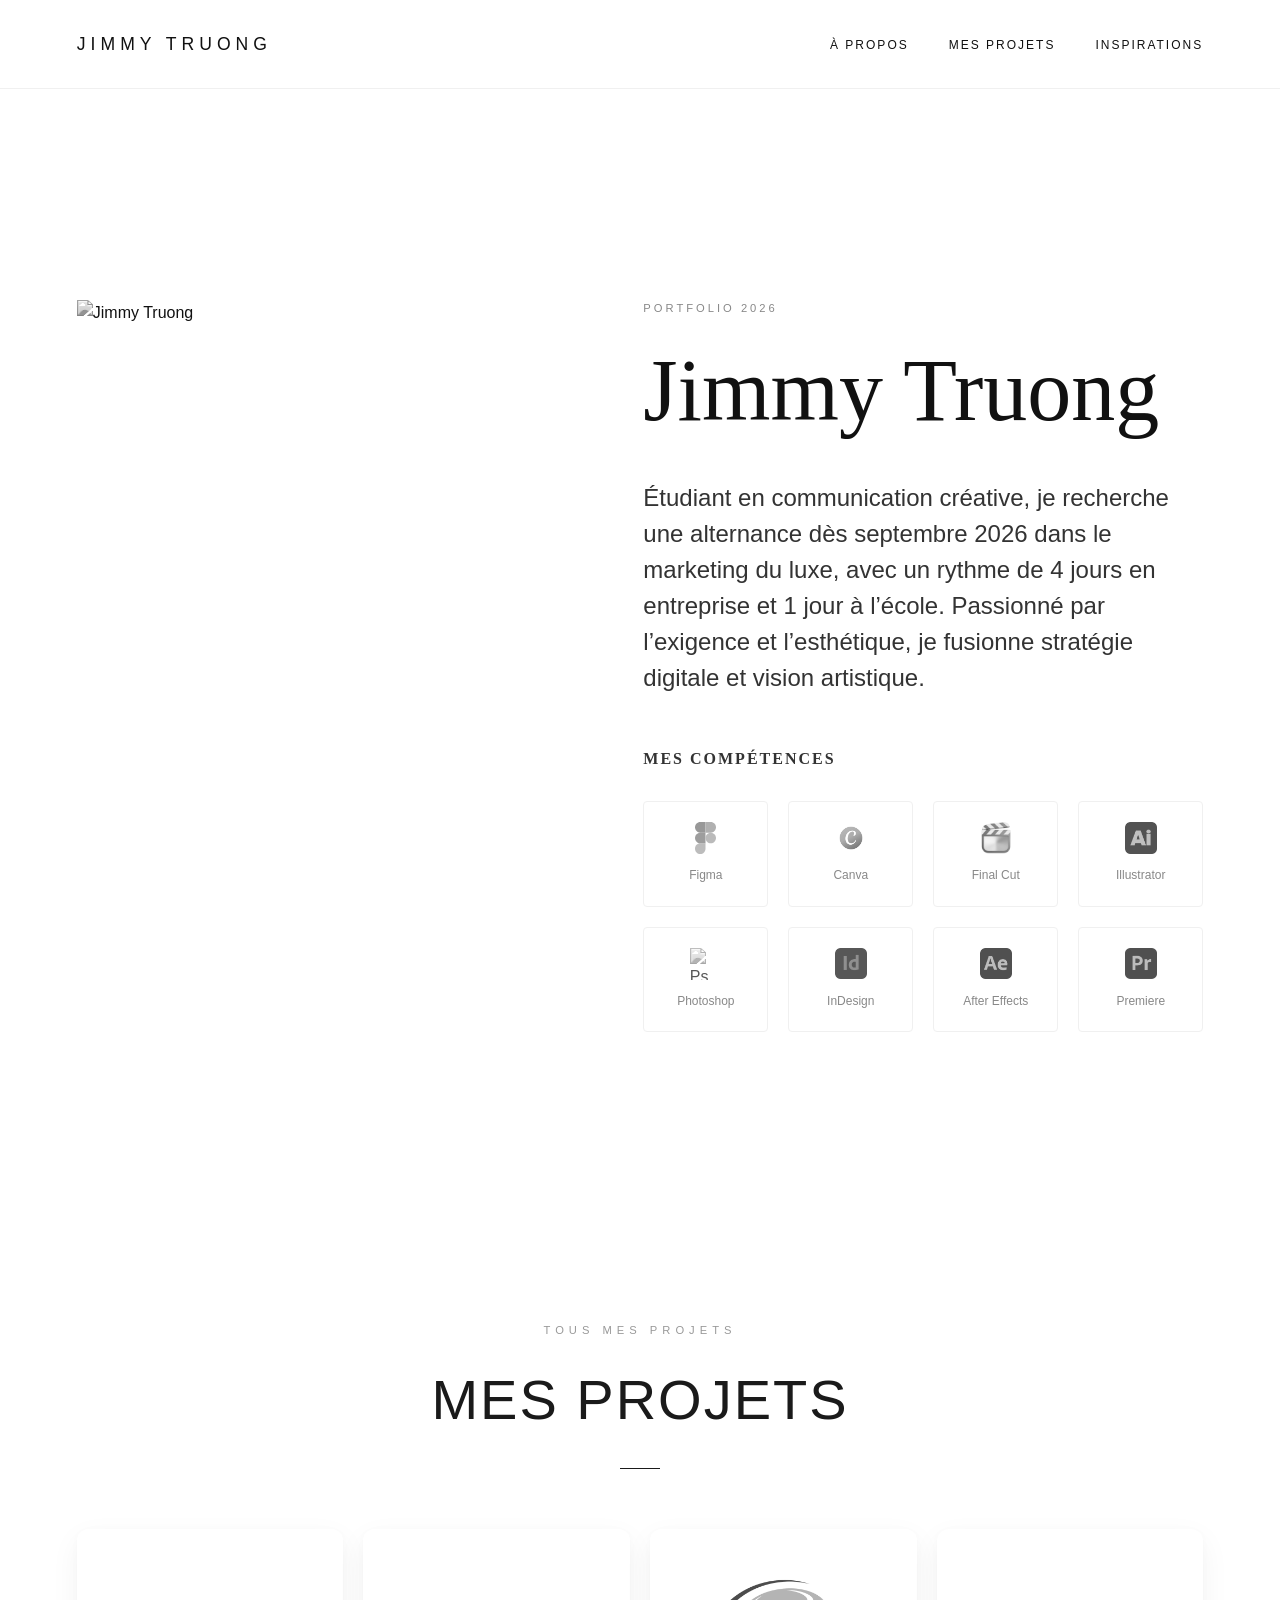
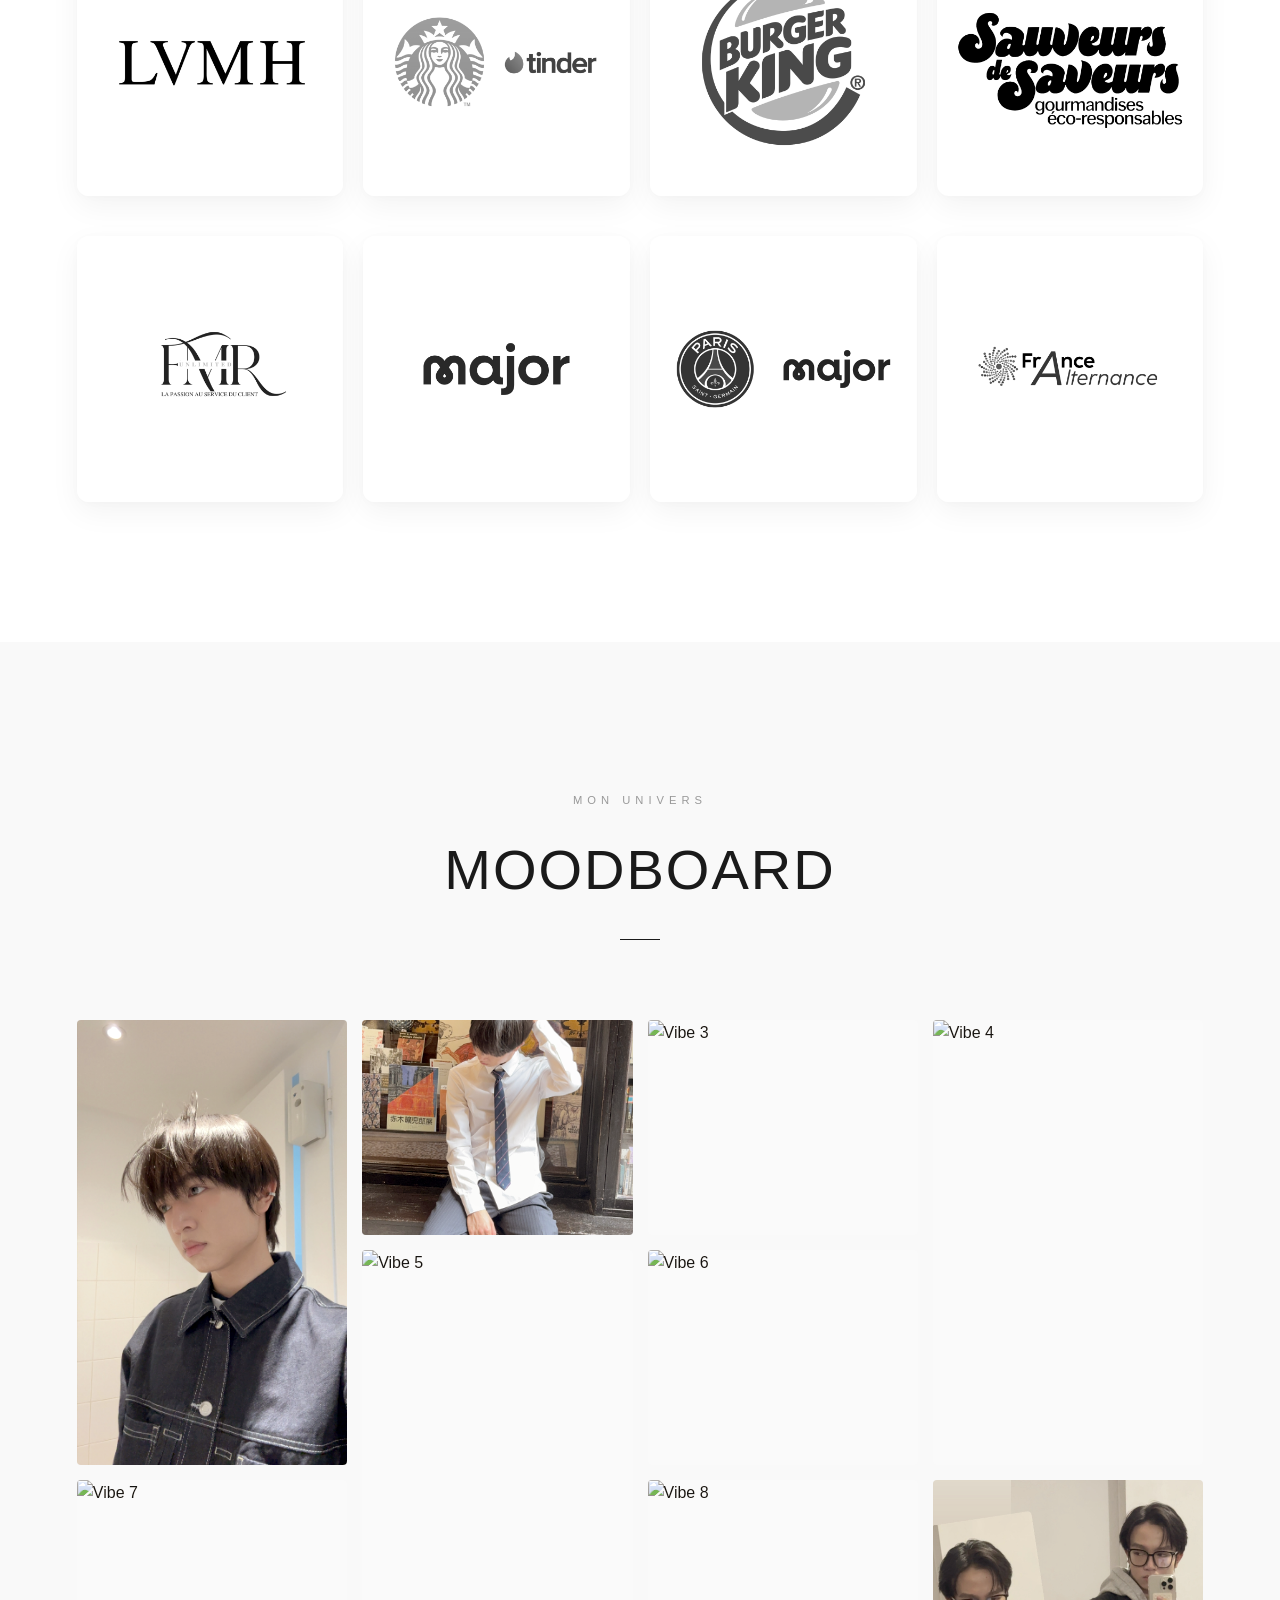
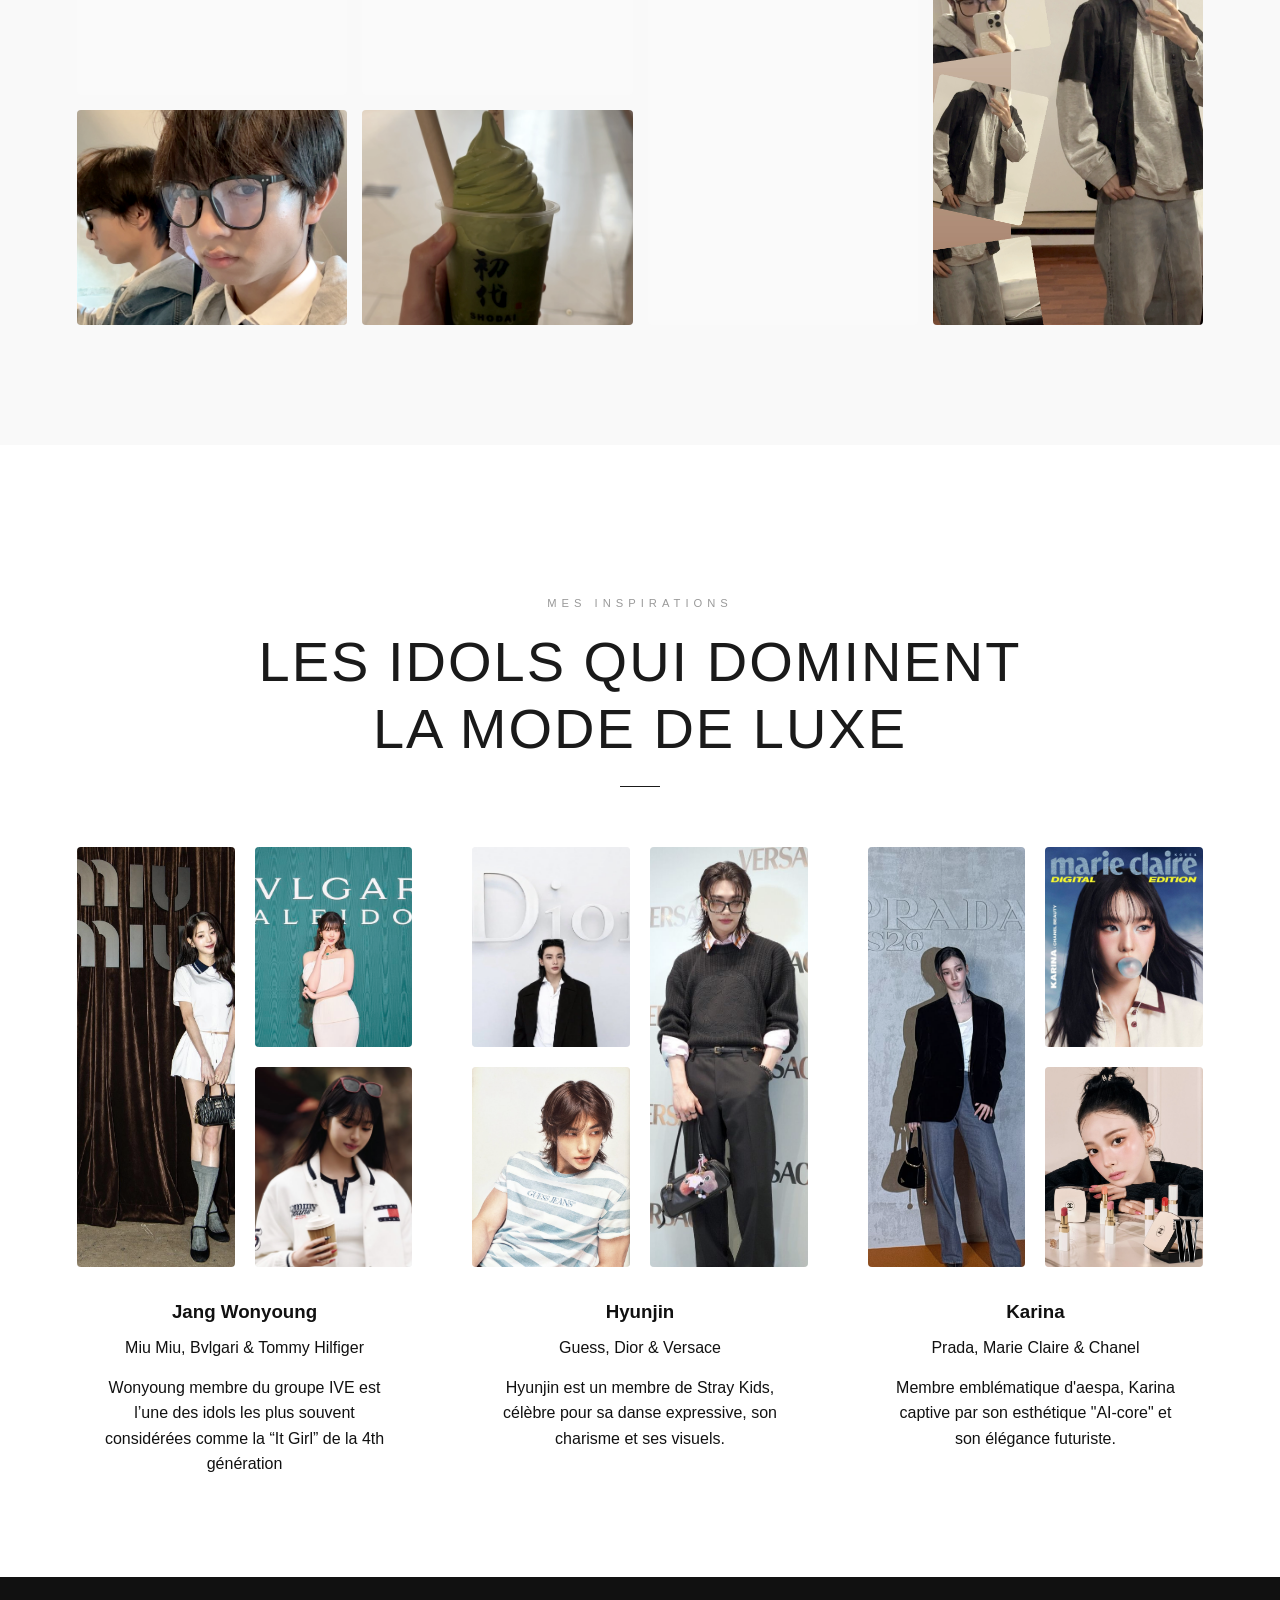
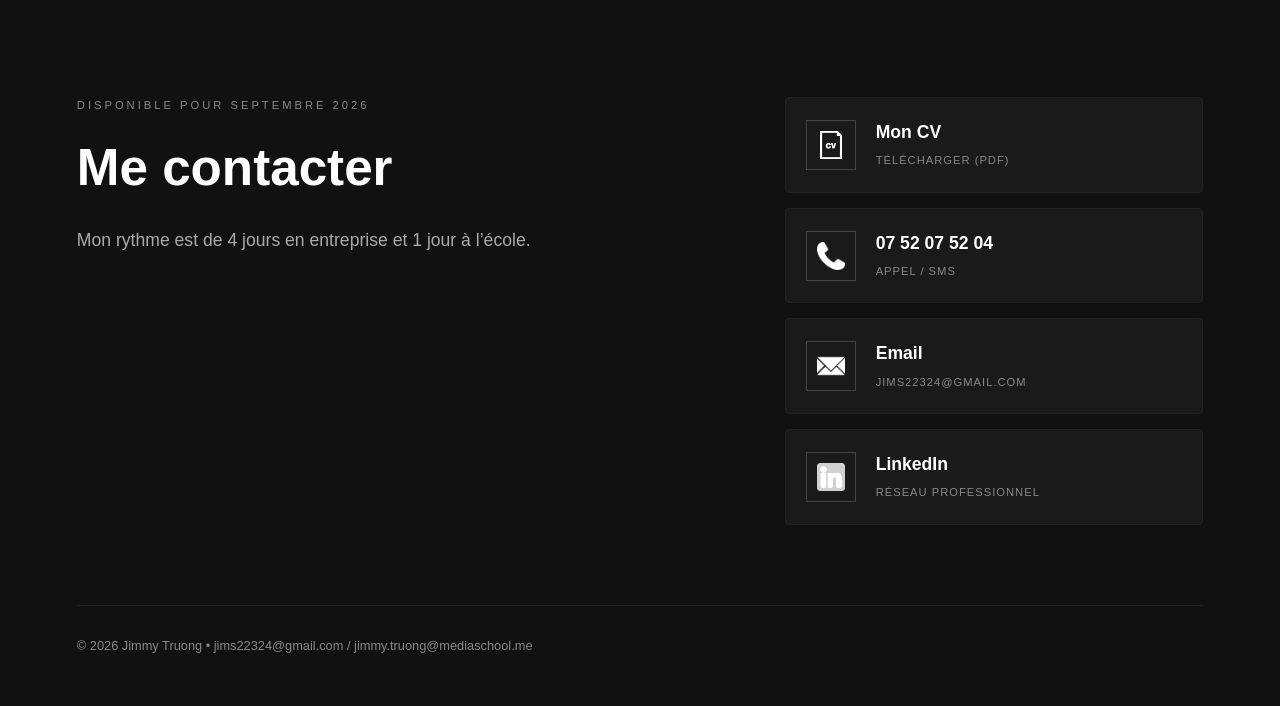
==== commit a2315329: "Add files via upload" ====
--- a/index.html
+++ b/index.html
@@ -336,7 +336,7 @@
 
         <div class="footer-right">
             <div class="contact-cards">
-                <a href="ton-cv.pdf" download="CV_Jimmy_Truong.pdf" target="_blank" class="contact-card cv-card">
+                <a href="jimmy-truong-CV.pdf" download="CV_Jimmy_Truong.pdf" target="_blank" class="contact-card cv-card">
                     <div class="card-frame"><img src="cv-icon.png" alt="CV"></div>
                     <div class="card-info">
                         <h4>Mon CV</h4>
@@ -391,4 +391,4 @@
         });
     </script>
 </body>
-</html>
+</html>
--- a/style.css
+++ b/style.css
@@ -1890,4 +1890,54 @@
     transform: translateX(10px); /* Petit effet de glissement au survol */
 }
 
-
+/* --- STYLE DU BURGER --- */
+.menu-toggle {
+    display: none; /* Caché sur PC */
+    flex-direction: column;
+    gap: 6px;
+    cursor: pointer;
+    z-index: 1001;
+}
+
+.menu-toggle .bar {
+    width: 25px;
+    height: 1px; /* Ligne très fine pour le look luxe */
+    background-color: #000;
+    transition: all 0.3s ease;
+}
+
+/* --- ADAPTATION MOBILE (Max 768px) --- */
+@media (max-width: 768px) {
+    .menu-toggle {
+        display: flex; /* Apparaît sur mobile */
+    }
+
+    .nav-links {
+        position: fixed;
+        top: 0;
+        right: -100%; /* Caché à droite par défaut */
+        width: 100%;
+        height: 100vh;
+        background: #fff;
+        flex-direction: column;
+        justify-content: center;
+        align-items: center;
+        transition: 0.4s cubic-bezier(0.19, 1, 0.22, 1);
+        gap: 30px;
+        z-index: 1000;
+    }
+
+    .nav-links.active {
+        right: 0; /* Glisse vers la gauche quand on clique */
+    }
+
+    /* On simplifie le megamenu sur mobile */
+    .has-megamenu:hover .megamenu {
+        display: none; /* On désactive le megamenu complexe sur mobile */
+    }
+    
+    /* Animation du burger en X */
+    .menu-toggle.active .bar:nth-child(1) { transform: translateY(7px) rotate(45deg); }
+    .menu-toggle.active .bar:nth-child(2) { opacity: 0; }
+    .menu-toggle.active .bar:nth-child(3) { transform: translateY(-7px) rotate(-45deg); }
+}
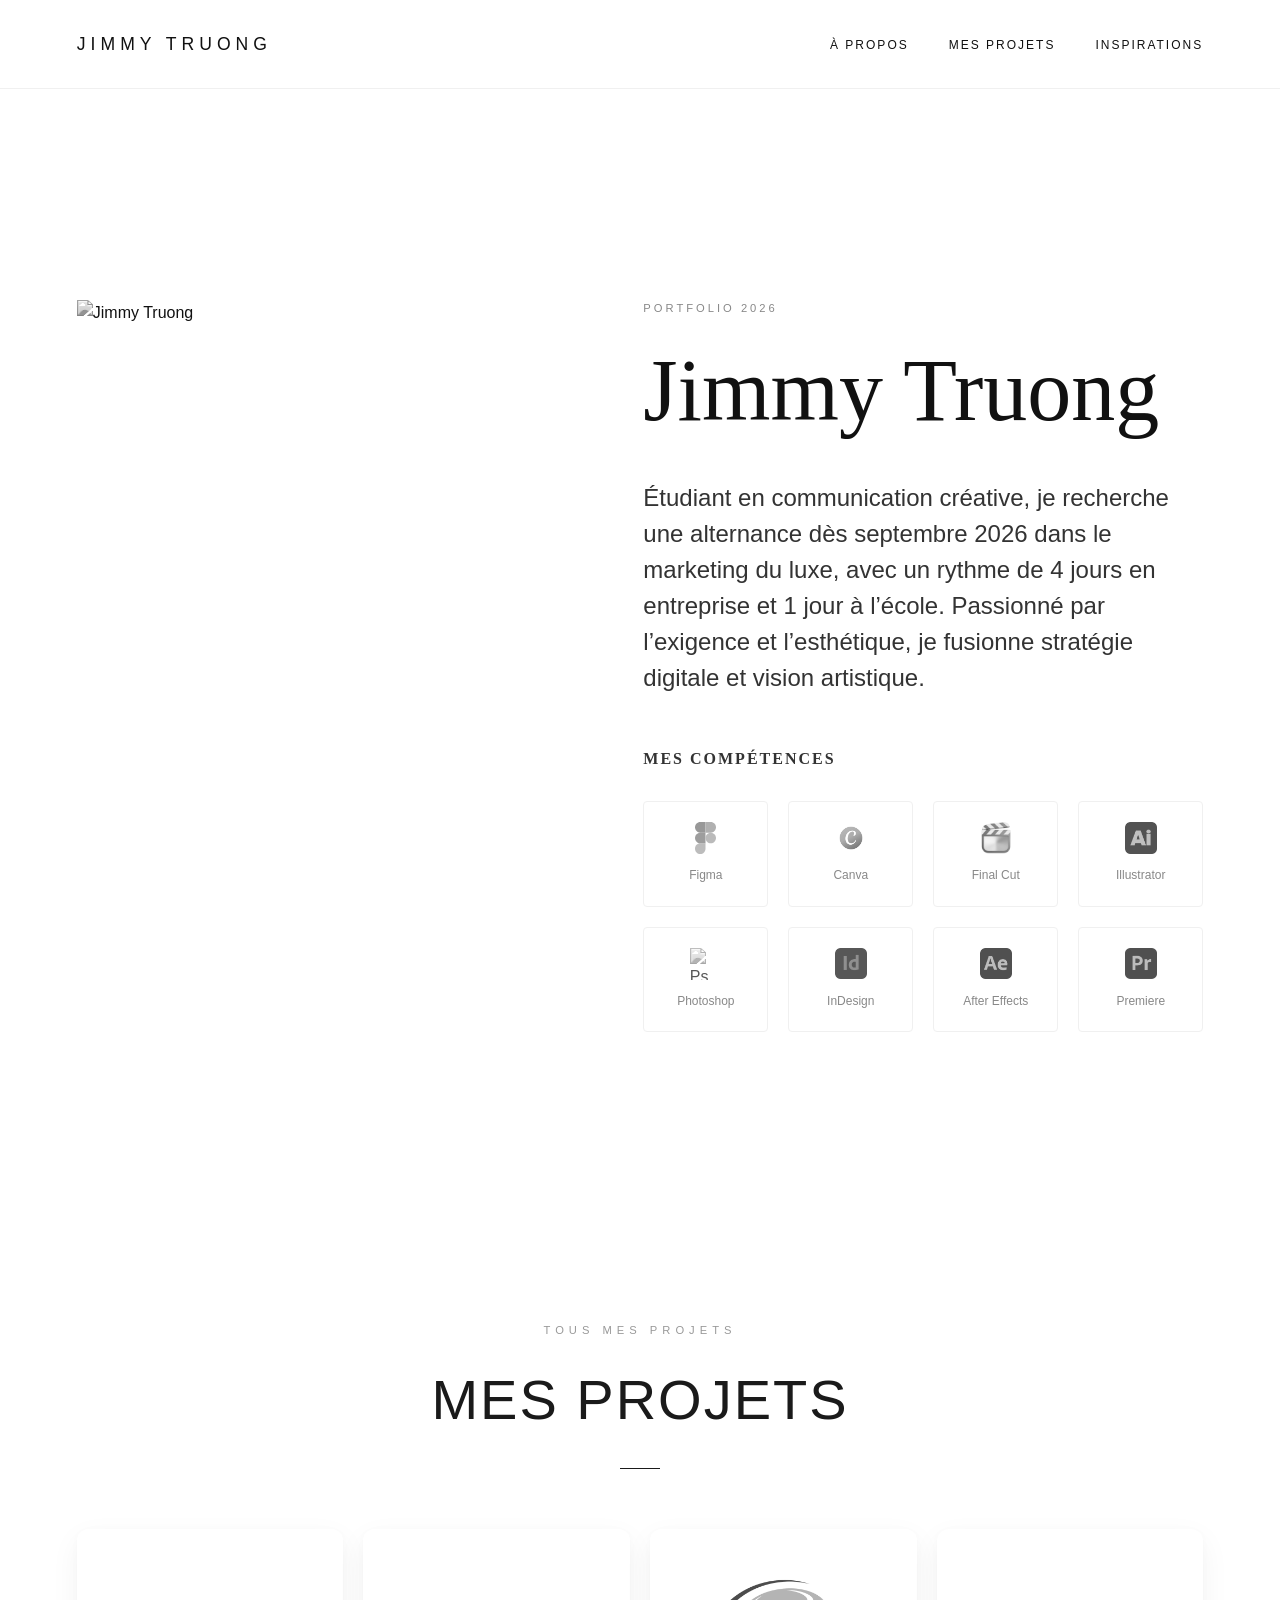
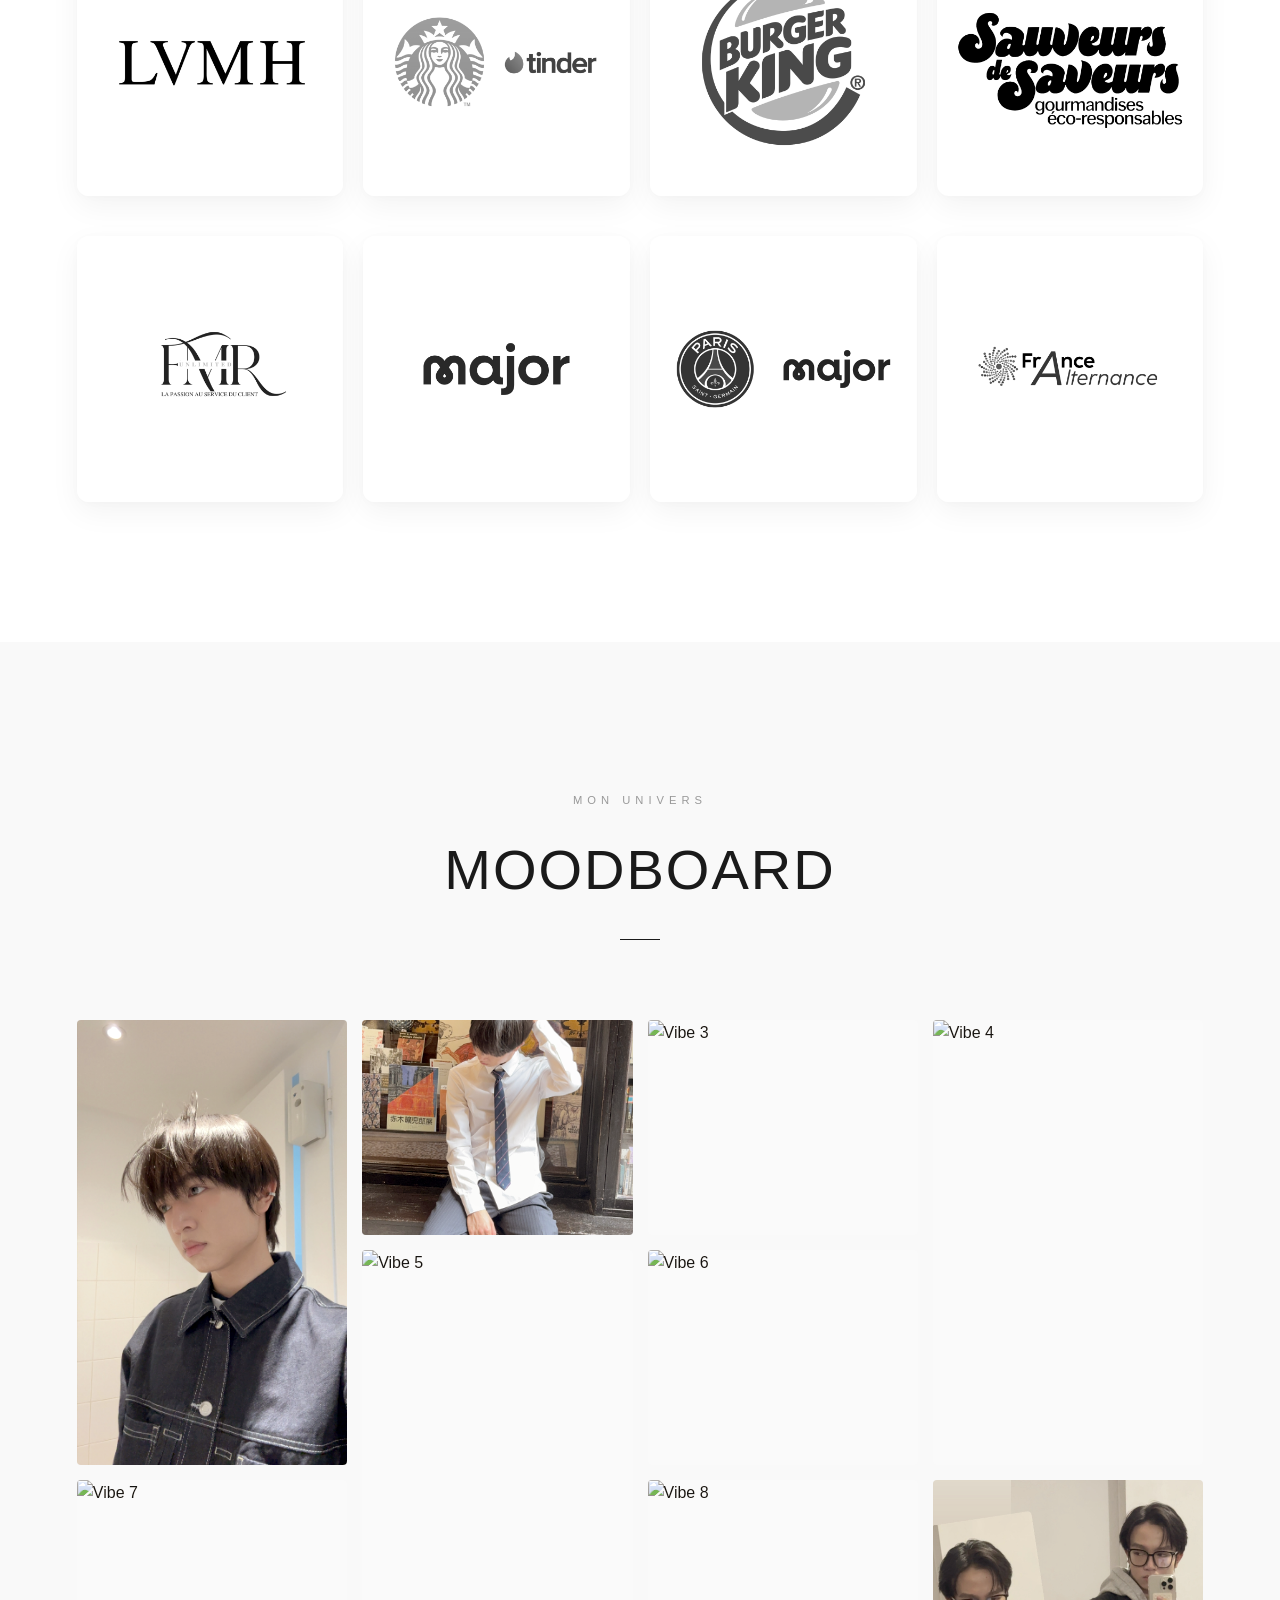
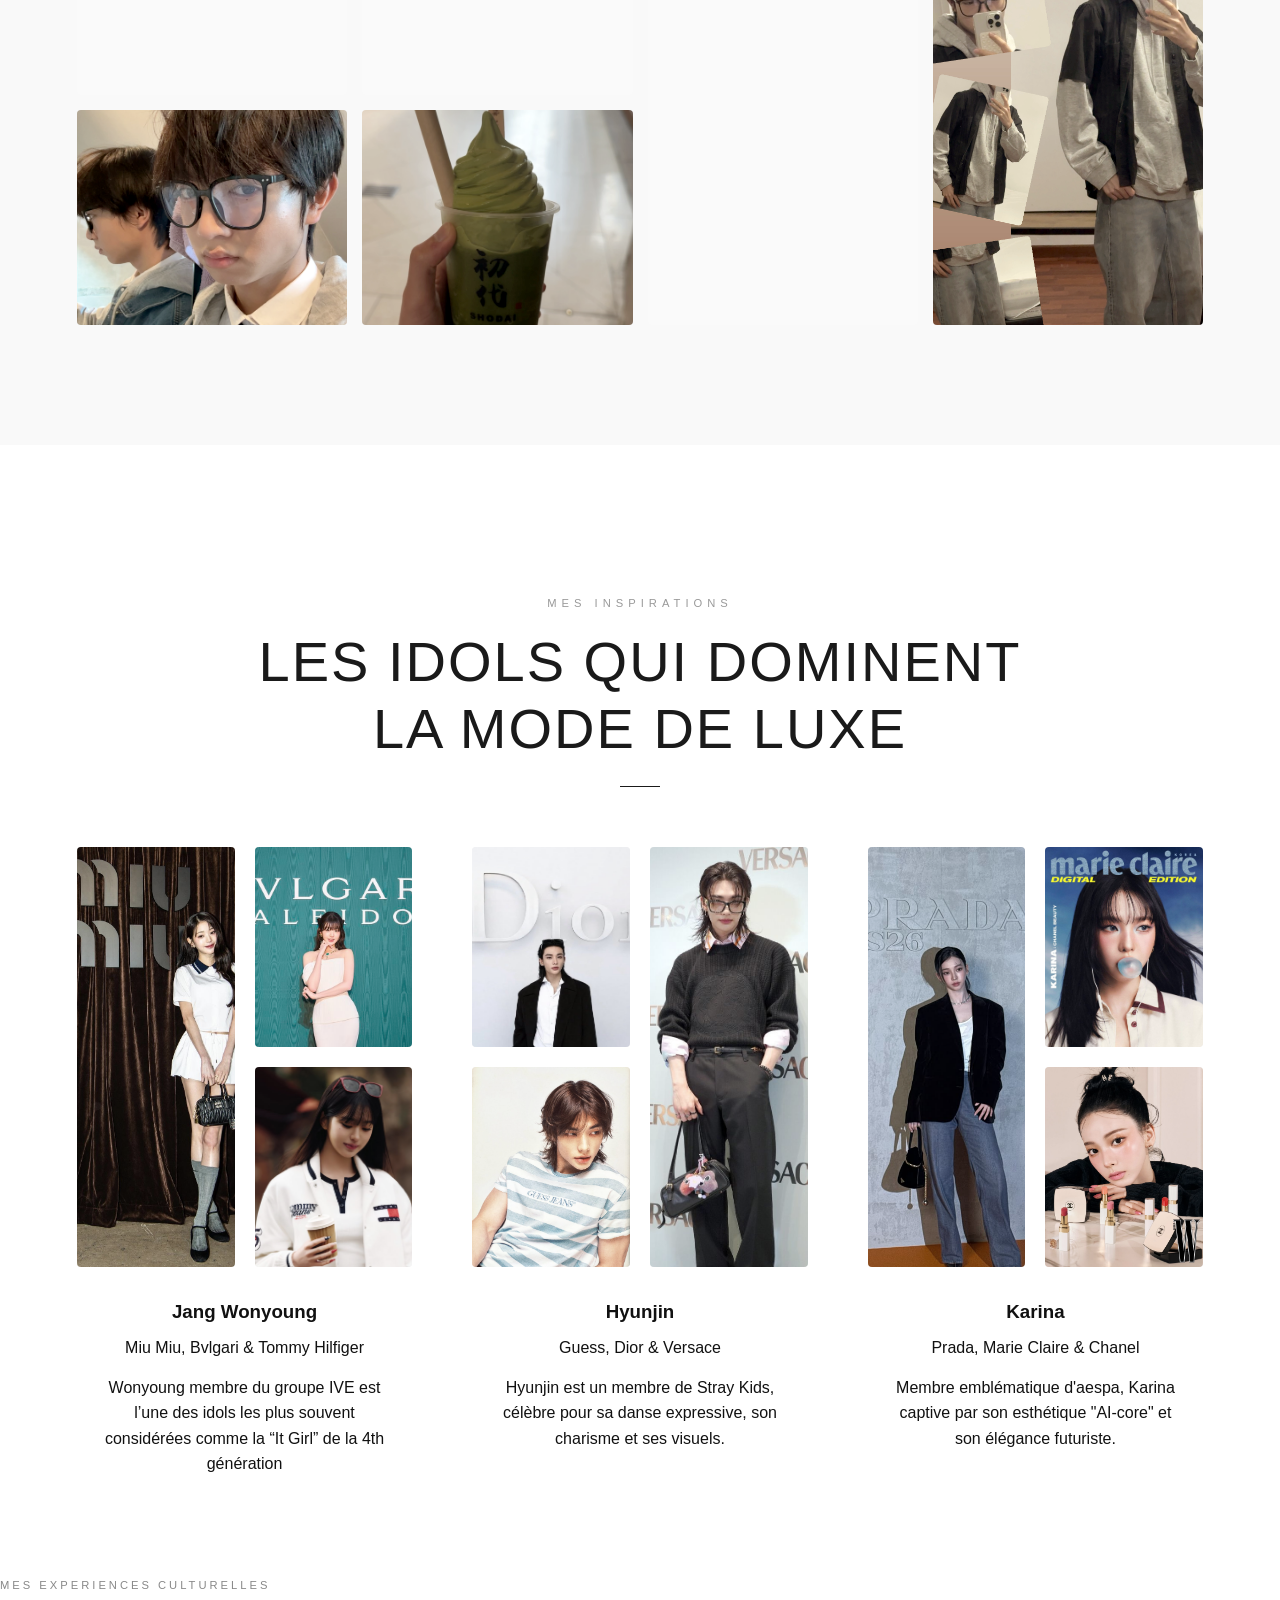
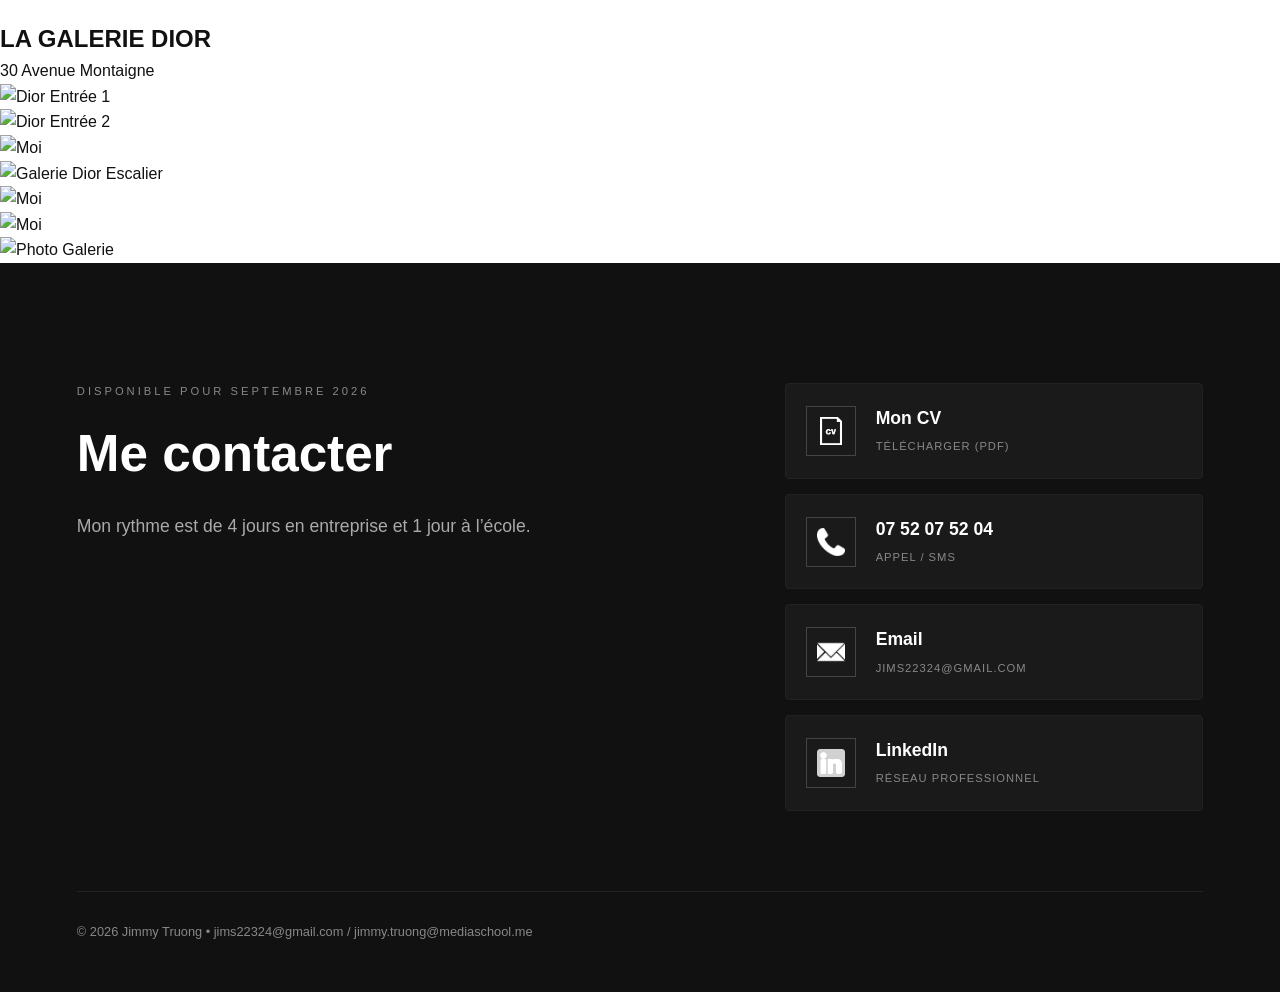
==== commit 17ba7354: "Add files via upload" ====
--- a/index.html
+++ b/index.html
@@ -4,6 +4,9 @@
     <meta charset="UTF-8">
     <meta name="viewport" content="width=device-width, initial-scale=1.0">
     <title>Portfolio 2026 | Jimmy Truong</title>
+    
+    <link rel="icon" type="image/png" href="favicon.png">
+
     <link rel="stylesheet" href="style.css">
     <link href="https://fonts.googleapis.com/css2?family=Tenor+Sans&family=Inter:wght@200;400&display=swap" rel="stylesheet">
 </head>
@@ -228,6 +231,30 @@
             </div>
         </div>
 
+    </div>
+</section>
+
+<section class="visites-section">
+    <div class="visite-header">
+        <span class="subtitle">MES EXPERIENCES CULTURELLES</span>
+        <h2 class="dior-title">LA GALERIE DIOR</h2>
+        <p class="visite-desc">30 Avenue Montaigne</p>
+    </div>
+
+    <div class="dior-moodboard">
+        <div class="dior-column">
+            <div class="dior-item"><img src="dior-entree3.png" alt="Dior Entrée 1"></div>
+            <div class="dior-item"><img src="dior-entree2.png" alt="Dior Entrée 2"></div>
+            <div class="dior-item"><img src="moi-3.jpg" alt="Moi"></div>
+        </div>
+        <div class="dior-column center-tall">
+            <div class="dior-item tall"><img src="dior-entree.png" alt="Galerie Dior Escalier"></div>
+        </div>
+        <div class="dior-column">
+            <div class="dior-item"><img src="dior-photo1.jpg" alt="Moi"></div>
+            <div class="dior-item"><img src="moi-4.jpg" alt="Moi"></div>
+            <div class="dior-item"><img src="dior-photo-4.png" alt="Photo Galerie"></div>
+        </div>
     </div>
 </section>
 
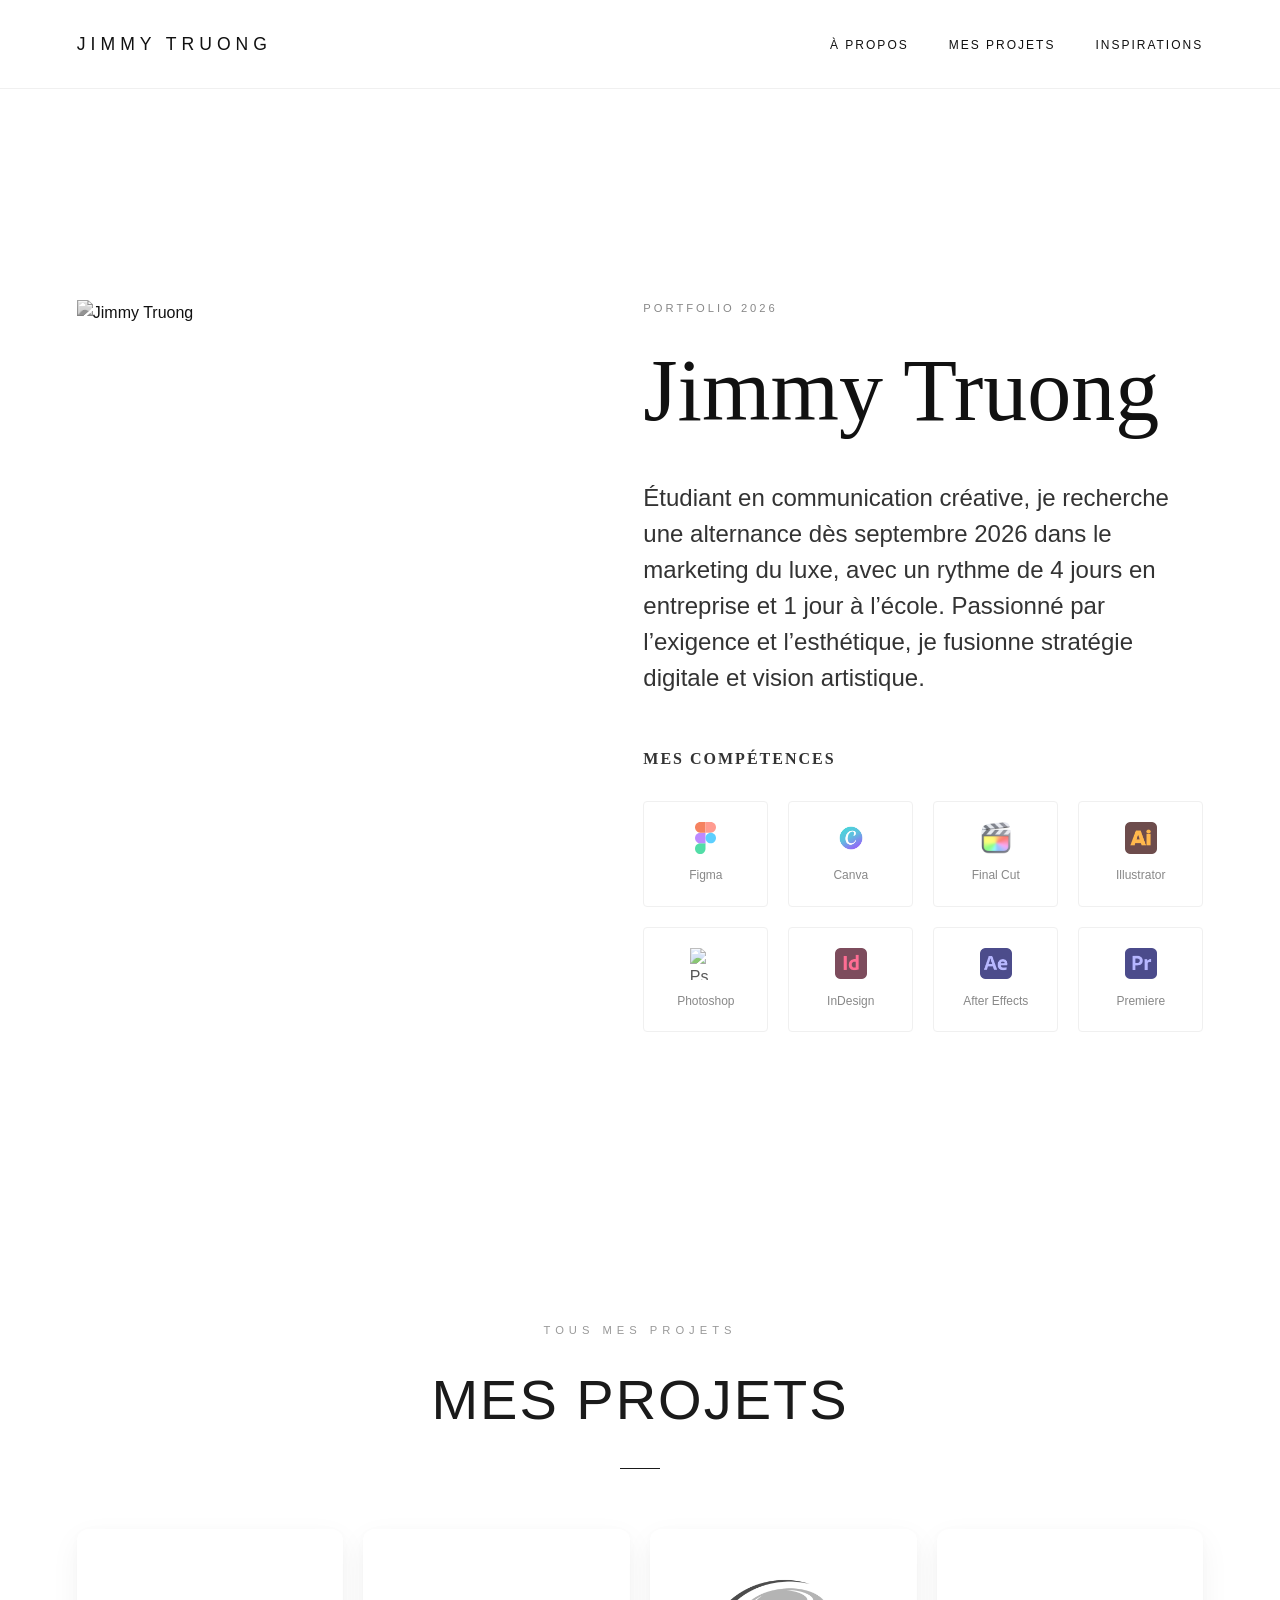
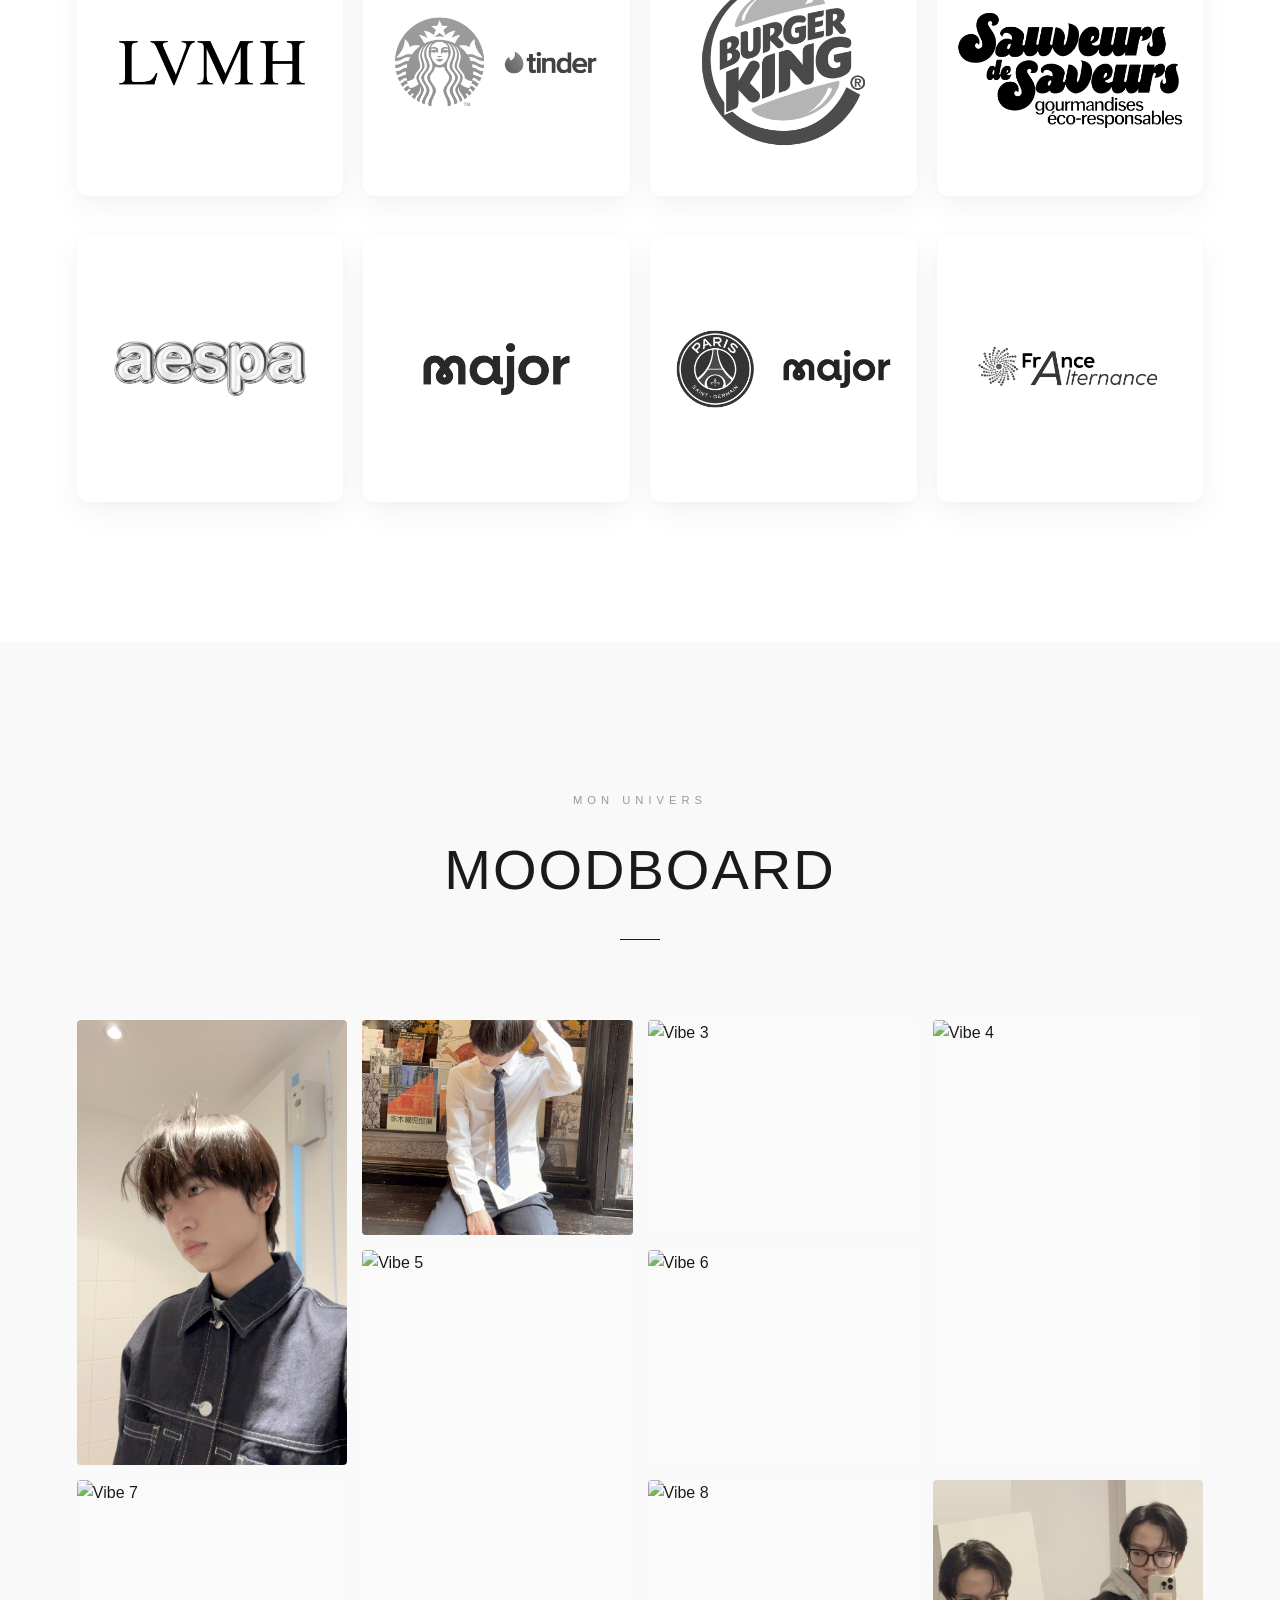
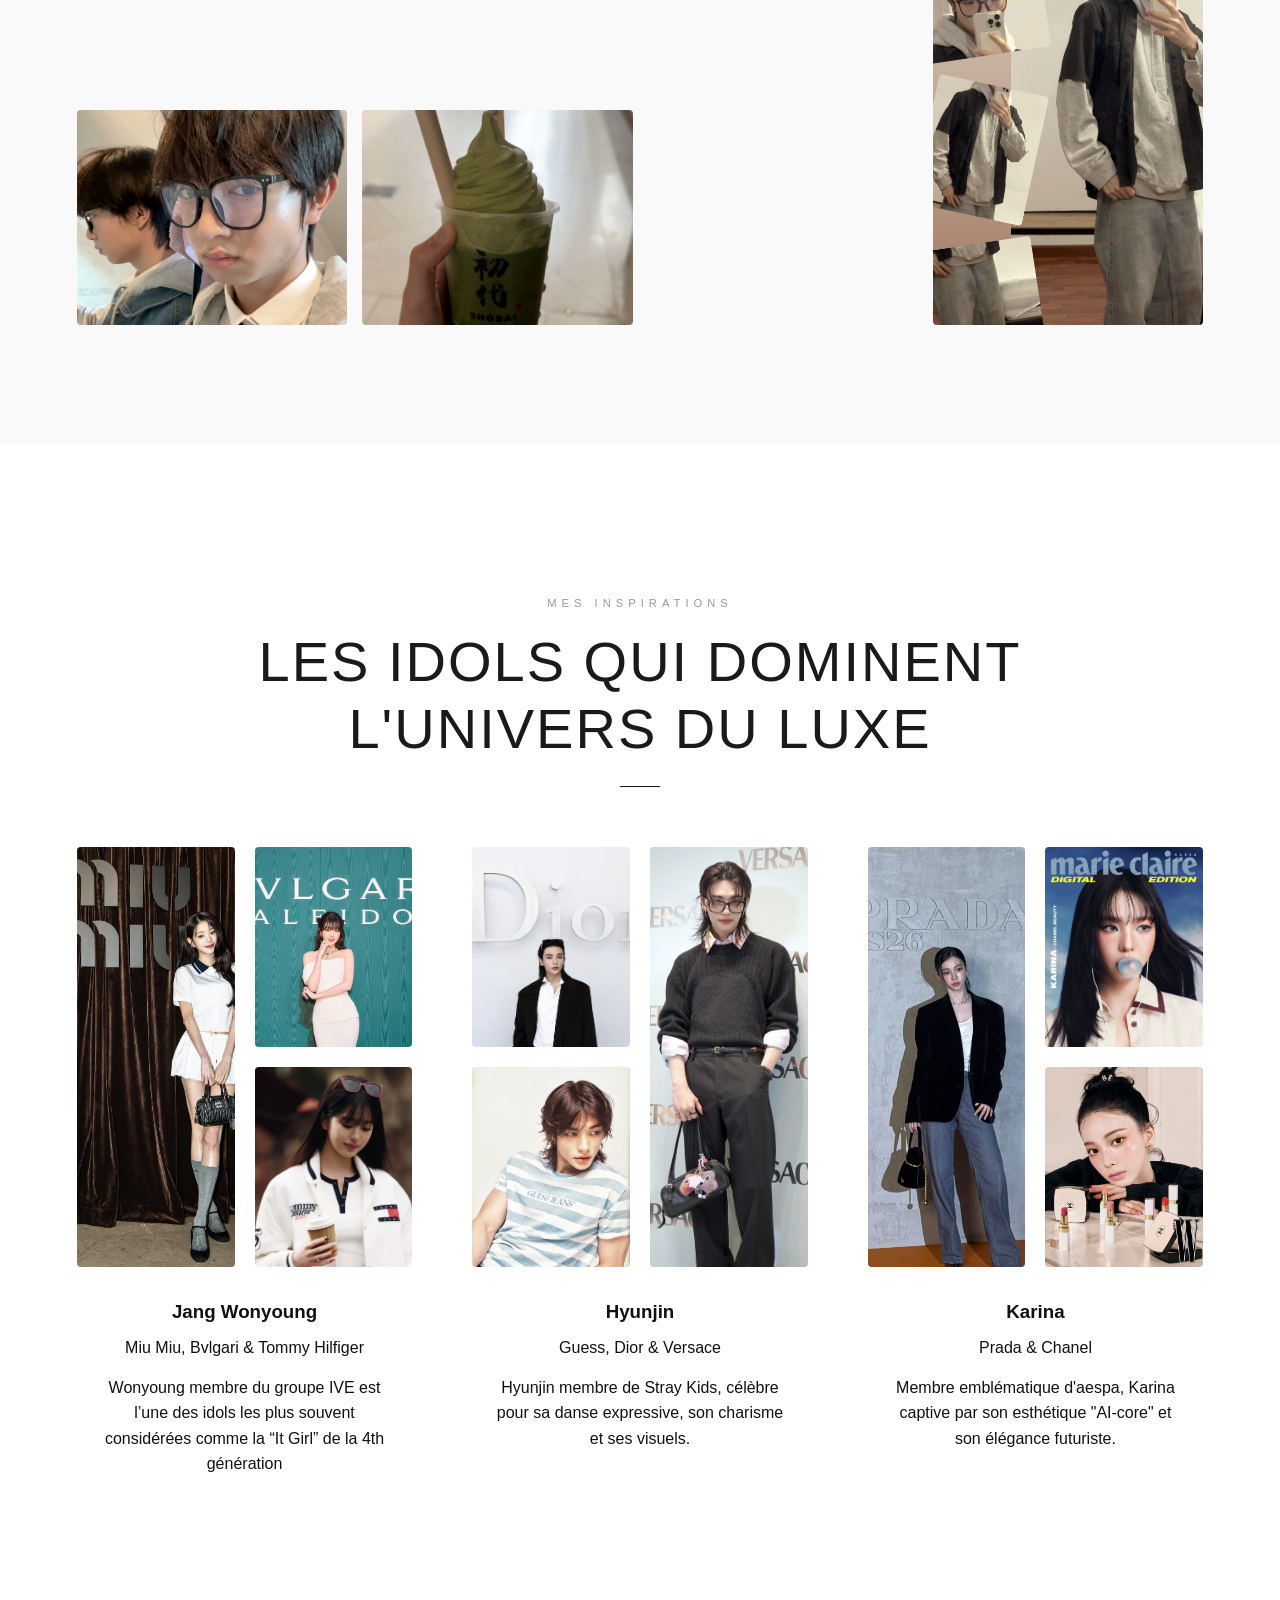
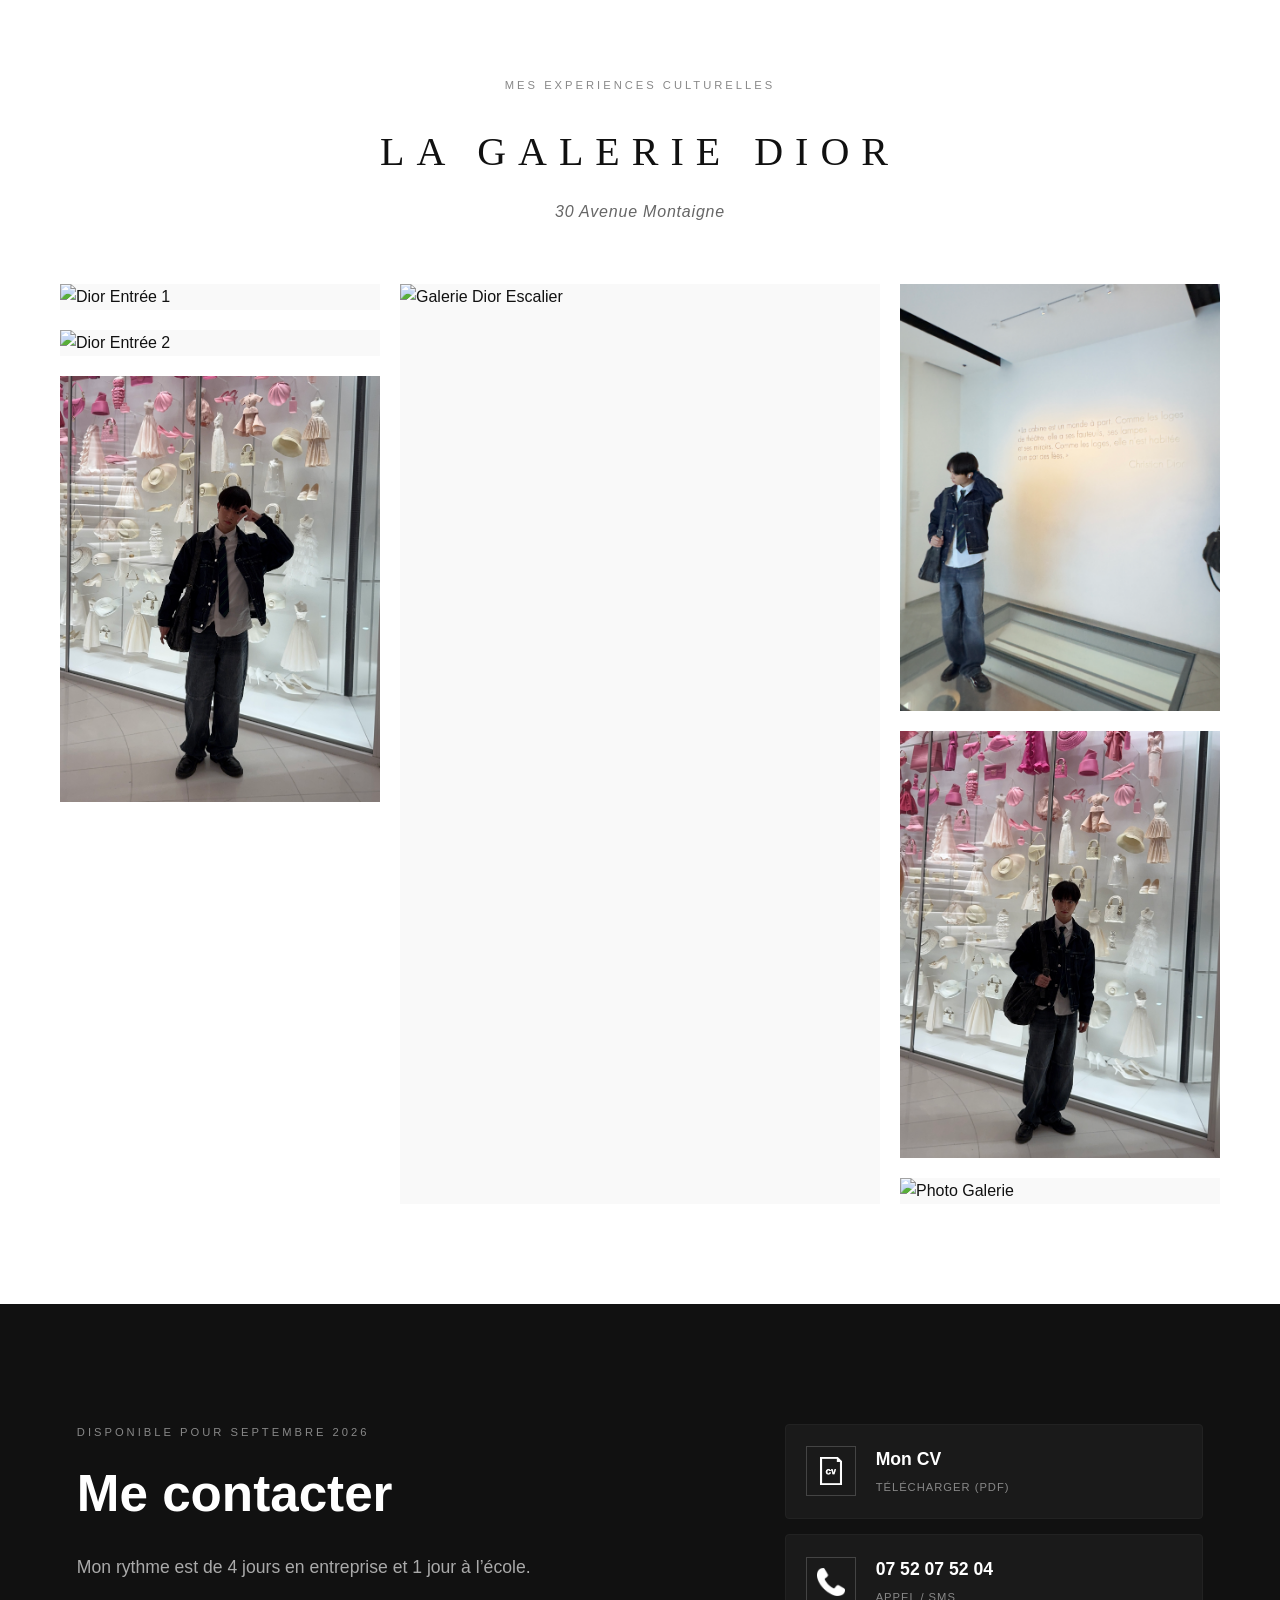
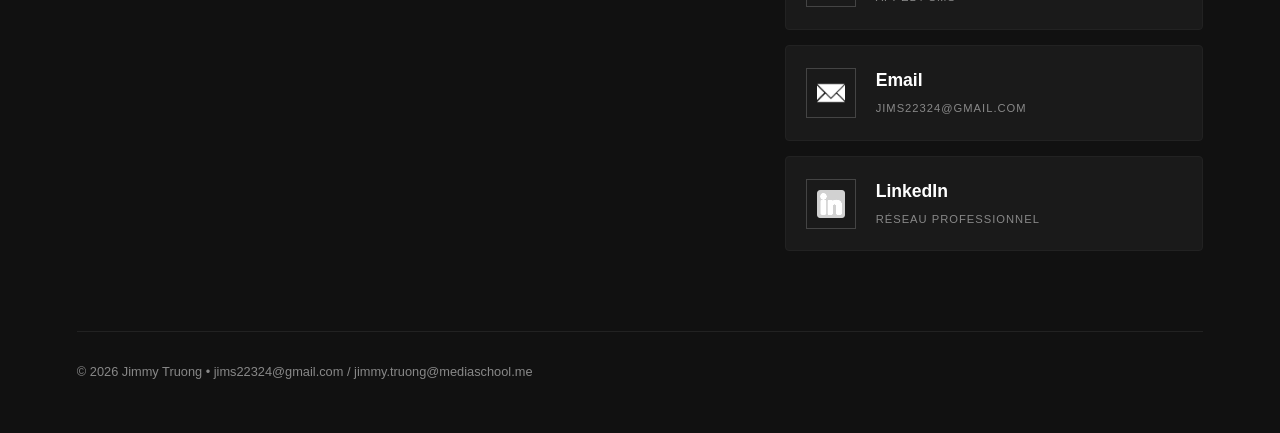
==== commit 3732a39a: "Add files via upload" ====
--- a/index.html
+++ b/index.html
@@ -32,7 +32,7 @@
                         <a href="projet-starbucks.html" class="mega-link" data-img="projet2.png">Starbucks <span class="num">02</span></a>
                         <a href="projet-burger-king.html" class="mega-link" data-img="projet3.png">Burger King <span class="num">03</span></a>
                         <a href="projet-sauveurs.html" class="mega-link" data-img="projet4.png">Sauveurs de Saveurs <span class="num">04</span></a>
-                        <a href="projet-magazine.html" class="mega-link" data-img="projet5.png">FMR Unlimited <span class="num">05</span></a>
+                        <a href="projet-magazine.html" class="mega-link" data-img="projet5.png">AESPA Magazine <span class="num">05</span></a>
                         <a href="projet-major.html" class="mega-link" data-img="projet6.png">Major Formation <span class="num">06</span></a>
                         <a href="projet-psg-major.html" class="mega-link" data-img="projet7.png">PSG x Major <span class="num">07</span></a>
                         <a href="projet-france-alternance.html" class="mega-link" data-img="projet8.png">France Alternance <span class="num">08</span></a>
@@ -135,7 +135,7 @@
                 <a href="projet-magazine.html" class="project-item">
                     <div class="project-img">
                         <img src="projet5.png" alt="Magazine FMR">
-                        <div class="project-overlay"><div class="overlay-content"><span>05</span><h3>FMR Unlimited Ltd</h3><p>Voir le projet —></p></div></div>
+                        <div class="project-overlay"><div class="overlay-content"><span>05</span><h3>AESPA Magazine</h3><p>Voir le projet —></p></div></div>
                     </div>
                 </a>
                 <a href="projet-major.html" class="project-item">
@@ -182,7 +182,7 @@
        <section id="inspirations" class="inspirations-section">
     <div class="inspi-header">
         <span class="subtitle">Mes inspirations</span>
-        <h2>Les idols qui dominent la mode de luxe</h2>
+        <h2>Les idols qui dominent l'univers du luxe</h2>
     </div>
     <div class="moodboard-inspi">
         
@@ -212,7 +212,7 @@
                     <h3>Hyunjin</h3>
                 </a>
                 <span>Guess, Dior & Versace</span>
-                <p>Hyunjin est un membre de Stray Kids, célèbre pour sa danse expressive, son charisme et ses visuels.</p>
+                <p>Hyunjin membre de Stray Kids, célèbre pour sa danse expressive, son charisme et ses visuels.</p>
             </div>
         </div>
 
@@ -226,7 +226,7 @@
                 <a href="https://www.google.com/search?q=Karina+aespa" target="_blank" class="inspi-link">
                     <h3>Karina</h3>
                 </a>
-                <span>Prada, Marie Claire & Chanel <br></span>
+                <span>Prada & Chanel <br></span>
                 <p>Membre emblématique d'aespa, Karina captive par son esthétique "AI-core" et son élégance futuriste.</p>
             </div>
         </div>
--- a/style.css
+++ b/style.css
@@ -1941,3 +1941,542 @@
     .menu-toggle.active .bar:nth-child(2) { opacity: 0; }
     .menu-toggle.active .bar:nth-child(3) { transform: translateY(-7px) rotate(-45deg); }
 }
+
+@media (max-width: 768px) {
+    /* Ajustement de la section Inspirations */
+    .inspirations-section {
+        padding: 40px 20px;
+    }
+
+    .moodboard-inspi {
+        display: flex;
+        flex-direction: column;
+        gap: 60px; /* Espace entre chaque Idol */
+    }
+
+    .inspi-group {
+        display: flex;
+        flex-direction: column !important;
+        gap: 20px;
+    }
+
+    /* On force les grilles d'images à passer sur 1 ou 2 colonnes max */
+    .wonyoung-grid, .hyunjin-grid, .karina-grid {
+        display: grid;
+        grid-template-columns: 1fr 1fr; /* Deux images côte à côte */
+        gap: 10px;
+    }
+
+    /* On fait en sorte que la première image (la grande) prenne toute la largeur */
+    .inspi-item.tall {
+        grid-column: span 2; 
+        height: 400px;
+    }
+
+    .inspi-item.square {
+        height: 200px;
+    }
+
+    .inspi-text-center {
+        text-align: center;
+        padding: 0 10px;
+    }
+}
+
+@media (max-width: 768px) {
+    /* On empile tout dans la section inspirations */
+    .moodboard-inspi {
+        display: flex;
+        flex-direction: column;
+        gap: 40px;
+        padding: 0 10px;
+    }
+
+    /* On force chaque groupe d'idols à être en colonne */
+    .inspi-group {
+        display: flex;
+        flex-direction: column !important;
+    }
+
+    /* On transforme la grille (Wonyoung, Hyunjin, Karina) en liste verticale */
+    .wonyoung-grid, .hyunjin-grid, .karina-grid {
+        display: flex;
+        flex-direction: column;
+        gap: 15px;
+    }
+
+    /* Toutes les images prennent 100% de la largeur sans exception */
+    .inspi-item.tall, 
+    .inspi-item.square, 
+    .inspi-item {
+        width: 100% !important;
+        height: auto !important; /* L'image garde ses proportions réelles */
+        aspect-ratio: auto; /* Pas de déformation */
+    }
+
+    .inspi-item img {
+        width: 100%;
+        height: auto;
+        object-fit: contain; /* L'image n'est jamais coupée */
+        border-radius: 8px;
+    }
+
+    .inspi-text-center {
+        margin-top: 20px;
+        text-align: center;
+    }
+}
+
+@media (max-width: 768px) {
+    /* Conteneur principal des pages projets */
+    .project-detail-page main {
+        padding: 0 15px;
+    }
+
+    /* Si tu as des div de type 'gallery' ou 'grid' dans tes pages projets */
+    .project-gallery, 
+    .presentation-grid, 
+    .content-flex {
+        display: flex;
+        flex-direction: column !important;
+        gap: 20px;
+    }
+
+    /* On s'assure que TOUTES les images de contenu s'adaptent */
+    .project-gallery img, 
+    .presentation-grid img,
+    .hero-image img,
+    main img {
+        width: 100% !important;
+        max-width: 100%;
+        height: auto !important;
+        display: block;
+        margin: 0 auto;
+    }
+    
+    /* On ajuste les titres pour qu'ils ne soient pas trop gros sur petit écran */
+    h1 { font-size: 1.8rem !important; }
+    h2 { font-size: 1.5rem !important; }
+}
+
+/* --- SECTION VISITES --- */
+.visites-section {
+    padding: 100px 0;
+    background-color: #fff;
+}
+
+.visite-header {
+    text-align: center;
+    margin-bottom: 60px;
+}
+
+/* Typo style Dior */
+.dior-title {
+    font-family: 'Tenor Sans', serif;
+    font-size: 2.5rem;
+    letter-spacing: 0.3em; /* Très espacé pour le luxe */
+    text-transform: uppercase;
+    font-weight: 300;
+    margin: 15px 0;
+}
+
+.visite-desc {
+    font-family: 'Inter', sans-serif;
+    font-weight: 200;
+    color: #666;
+    font-style: italic;
+    letter-spacing: 0.05em;
+}
+
+/* --- MOODBOARD DIOR RANGÉ --- */
+.dior-moodboard {
+    display: flex;
+    gap: 20px;
+    max-width: 1200px;
+    margin: 0 auto;
+    padding: 0 20px;
+}
+
+.dior-column {
+    flex: 1;
+    display: flex;
+    flex-direction: column;
+    gap: 20px;
+}
+
+.center-tall {
+    flex: 1.5; /* La colonne centrale est un peu plus large */
+}
+
+.dior-item {
+    width: 100%;
+    overflow: hidden;
+    background: #f9f9f9;
+}
+
+.dior-item img {
+    width: 100%;
+    height: 100%;
+    object-fit: cover;
+    display: block;
+    transition: transform 0.8s cubic-bezier(0.19, 1, 0.22, 1);
+}
+
+.dior-item:hover img {
+    transform: scale(1.05); /* Effet de zoom élégant */
+}
+
+/* Hauteurs spécifiques pour le rythme visuel */
+.dior-item.tall {
+    height: 100%; /* Prend toute la hauteur de la colonne */
+}
+
+/* RESPONSIVE : Tout s'empile sur Mobile */
+@media (max-width: 768px) {
+    .dior-moodboard {
+        flex-direction: column;
+    }
+    
+    .dior-title {
+        font-size: 1.8rem;
+        letter-spacing: 0.15em;
+    }
+    
+    .dior-item {
+        height: 400px; /* Hauteur fixe pour que ce soit beau au scroll */
+    }
+}
+
+/* --- SECTION YOUTUBE --- */
+.youtube-section {
+    padding: 100px 20px;
+    background-color: #fafafa; /* Très léger gris pour détacher la section */
+}
+
+.yt-header {
+    text-align: center;
+    margin-bottom: 50px;
+}
+
+.yt-desc {
+    max-width: 600px;
+    margin: 20px auto;
+    font-weight: 300;
+    color: #555;
+    line-height: 1.6;
+}
+
+/* GRILLE VIDÉO */
+.video-grid {
+    display: grid;
+    grid-template-columns: 1fr 1fr; /* 2 vidéos côte à côte sur PC */
+    gap: 40px;
+    max-width: 1100px;
+    margin: 0 auto;
+}
+
+.video-wrapper {
+    position: relative;
+    padding-bottom: 56.25%; /* Ratio 16:9 */
+    height: 0;
+    overflow: hidden;
+    border-radius: 8px;
+    box-shadow: 0 10px 30px rgba(0,0,0,0.05);
+}
+
+.video-wrapper iframe {
+    position: absolute;
+    top: 0;
+    left: 0;
+    width: 100%;
+    height: 100%;
+}
+
+.video-info {
+    margin-top: 15px;
+}
+
+.video-info h4 {
+    font-family: 'Tenor Sans', serif;
+    font-size: 1.1rem;
+    margin-bottom: 5px;
+}
+
+.video-info span {
+    font-size: 0.8rem;
+    color: #888;
+    text-transform: uppercase;
+    letter-spacing: 1px;
+}
+
+/* BOUTON CHAÎNE YOUTUBE */
+.yt-cta {
+    text-align: center;
+    margin-top: 60px;
+}
+
+.btn-yt {
+    display: inline-flex;
+    align-items: center;
+    gap: 10px;
+    padding: 15px 30px;
+    border: 1px solid #000;
+    color: #000;
+    text-decoration: none;
+    font-family: 'Inter', sans-serif;
+    font-size: 0.8rem;
+    letter-spacing: 2px;
+    transition: all 0.3s ease;
+}
+
+.btn-yt:hover {
+    background: #000;
+    color: #fff;
+}
+
+/* RESPONSIVE */
+@media (max-width: 768px) {
+    .video-grid {
+        grid-template-columns: 1fr; /* 1 seule vidéo par ligne sur mobile */
+    }
+}
+
+/* --- OPTIMISATION MAGAZINE --- */
+.magazine-viewer {
+    padding: 60px 0;
+    overflow: hidden;
+    background: #fafafa;
+}
+
+.magazine-slider {
+    width: 100%;
+    overflow: visible !important; /* Permet de voir les pages suivantes arriver */
+}
+
+.swiper-slide {
+    width: 450px; /* Largeur de la page A4 sur desktop */
+    max-width: 85vw; /* Largeur sur mobile */
+    transition: transform 0.8s cubic-bezier(0.25, 1, 0.5, 1), opacity 0.8s ease;
+    filter: drop-shadow(0 10px 20px rgba(0,0,0,0.1));
+}
+
+/* Effet de profondeur : les pages sur les côtés sont plus petites et floues */
+.swiper-slide:not(.swiper-slide-active) {
+    opacity: 0.4;
+    transform: scale(0.85);
+}
+
+.swiper-slide a {
+    display: block;
+    aspect-ratio: 1 / 1.414; /* Ratio A4 */
+    background: #fff;
+    cursor: zoom-in;
+}
+
+.swiper-slide img {
+    width: 100%;
+    height: 100%;
+    object-fit: cover;
+    display: block;
+}
+
+/* Boutons de navigation personnalisés */
+.swiper-button-next, .swiper-button-prev {
+    color: #000 !important;
+    top: 50%;
+    transform: translateY(-50%) scale(0.7);
+}
+
+.swiper-pagination-fraction {
+    font-family: 'Tenor Sans', serif;
+    bottom: 10px !important;
+    letter-spacing: 2px;
+}
+
+/* On cible le header de ton magazine */
+.mag-intro {
+    display: flex;
+    flex-direction: column; /* Aligne les éléments les uns sous les autres */
+    justify-content: center; /* Centre verticalement */
+    align-items: center;    /* Centre horizontalement */
+    text-align: center;     /* Centre le texte à l'intérieur des balises */
+    
+    min-height: 60vh;       /* Donne de la hauteur pour que le centrage soit visible */
+    padding: 100px 20px;
+}
+
+/* Espacement entre les lignes pour plus de clarté */
+.mag-intro .subtitle {
+    margin-bottom: 15px;
+}
+
+.mag-intro h1 {
+    margin: 10px 0 20px 0;
+    font-size: 2.5rem; /* Ajuste selon tes préférences */
+}
+
+.mag-meta {
+    font-weight: 300;
+    letter-spacing: 1px;
+}
+
+.mag-description {
+    max-width: 700px; /* On évite les lignes trop longues */
+    margin: 80px auto;
+    padding: 0 40px;
+    text-align: center;
+}
+
+.desc-content h3 {
+    font-family: 'Tenor Sans', serif;
+    font-size: 0.8rem;
+    letter-spacing: 4px;
+    text-transform: uppercase;
+    color: #999;
+    margin-bottom: 30px;
+}
+
+.desc-content p {
+    font-family: 'Inter', sans-serif;
+    font-weight: 200;
+    font-size: 1.1rem;
+    line-height: 1.8; /* Grand espace entre les lignes */
+    color: #333;
+}
+
+/* On stylise les mots importants */
+.desc-content p strong {
+    font-weight: 400;
+    color: #000;
+}
+
+/* Désactiver l'effet de survol (overlay/scale) sur les compétences */
+.software-item.software-card {
+    cursor: default; /* Change le curseur en flèche normale au lieu de la main */
+    transform: none !important; /* Empêche le zoom s'il y en a un */
+    box-shadow: none !important; /* Retire l'ombre au survol si elle existe */
+}
+
+/* Si tu as un élément de type "overlay" (fond qui s'assombrit) à l'intérieur */
+.software-item.software-card:hover {
+    background: transparent !important; /* Ou la couleur de fond d'origine */
+    opacity: 1 !important;
+}
+
+/* Si un pseudo-élément (:after ou :before) crée l'overlay */
+.software-item.software-card:hover::after,
+.software-item.software-card:hover::before {
+    display: none !important;
+}
+
+/* On s'assure que l'image et le texte ne bougent pas */
+.software-item.software-card:hover img,
+.software-item.software-card:hover span {
+    transform: none !important;
+    opacity: 1 !important;
+}
+
+/* Désactive le passage en noir et blanc pour les icônes de compétences */
+.software-grid .software-item img {
+    filter: none !important; /* Annule tout filtre noir et blanc */
+    transition: none !important; /* Retire l'animation de changement de couleur */
+}
+
+/* On s'assure que même au survol (hover), l'image reste intacte */
+.software-grid .software-item:hover img {
+    filter: none !important;
+    opacity: 1 !important; /* Évite aussi que l'image devienne transparente */
+    transform: none !important; /* Optionnel : empêche l'icône de bouger */
+}
+
+/* Pour renforcer l'idée que ce n'est pas cliquable */
+.software-item.software-card {
+    cursor: default !important;
+}
+
+.project-slideshow {
+    padding: 100px 0;
+    overflow: hidden; /* Important pour ne pas avoir de barre de scroll horizontale */
+}
+
+.project-swiper .swiper-slide {
+    width: 800px; /* Largeur d'une slide sur PC */
+    max-width: 85vw; /* Largeur sur mobile */
+    opacity: 0.4;
+    transition: all 0.8s cubic-bezier(0.25, 1, 0.5, 1);
+    transform: scale(0.9);
+}
+
+.project-swiper .swiper-slide-active {
+    opacity: 1;
+    transform: scale(1);
+}
+
+.project-swiper img {
+    width: 100%;
+    height: auto;
+    border-radius: 4px;
+    box-shadow: 0 10px 30px rgba(0,0,0,0.1);
+}
+
+/* On réduit la taille des flèches pour le côté minimaliste */
+.swiper-button-next::after, .swiper-button-prev::after {
+    font-size: 20px !important;
+    color: #000;
+}
+
+/* Style du bouton Retour / Fermer */
+.close-project {
+    position: fixed; /* Il reste bloqué en haut à droite même au scroll */
+    top: 30px;
+    right: 30px;
+    z-index: 9999; /* Toujours au-dessus de tout (slider, images, etc.) */
+    display: flex;
+    align-items: center;
+    gap: 10px;
+    text-decoration: none;
+    color: #000;
+    background: rgba(255, 255, 255, 0.9); /* Fond blanc léger pour lisibilité */
+    padding: 10px 20px;
+    border-radius: 40px;
+    backdrop-filter: blur(5px); /* Effet de flou derrière le bouton */
+    box-shadow: 0 5px 15px rgba(0,0,0,0.05);
+    transition: all 0.3s ease;
+    font-family: 'Inter', sans-serif;
+    font-size: 0.8rem;
+    text-transform: uppercase;
+    letter-spacing: 1px;
+}
+
+.close-project:hover {
+    transform: translateY(-2px);
+    box-shadow: 0 8px 20px rgba(0,0,0,0.1);
+    background: #fff;
+}
+
+.close-icon {
+    font-size: 1.2rem;
+    font-weight: 200;
+}
+
+/* Cache le texte sur mobile pour plus de discrétion si besoin */
+@media (max-width: 768px) {
+    .close-project {
+        top: 20px;
+        right: 20px;
+        padding: 10px;
+    }
+    .close-text {
+        display: none; /* Ne garde que la croix sur petit écran */
+    }
+}
+
+/* Garde les proportions de l'image intactes dans la lightbox */
+.pswp__img {
+    object-fit: contain !important;
+}
+
+/* Optionnel : change le curseur en loupe sur le slider */
+.project-slideshow a {
+    cursor: zoom-in;
+}
